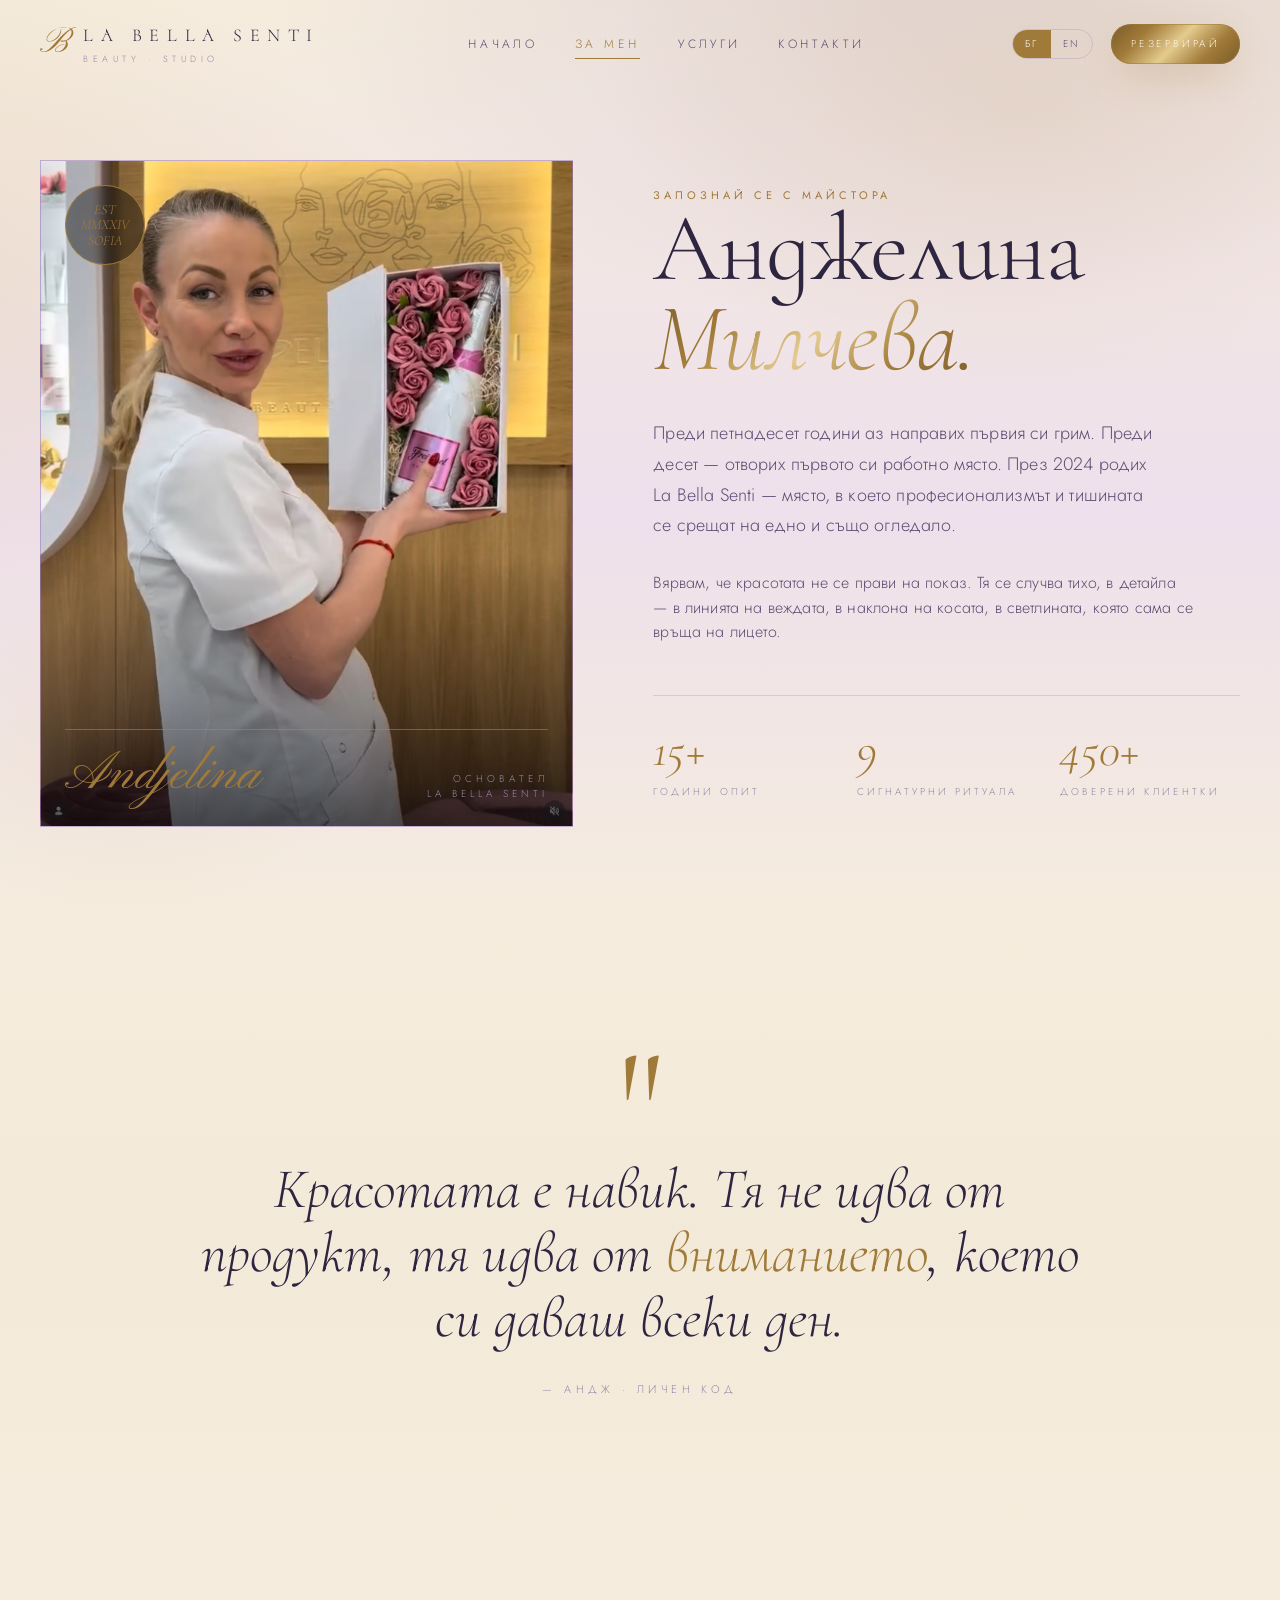
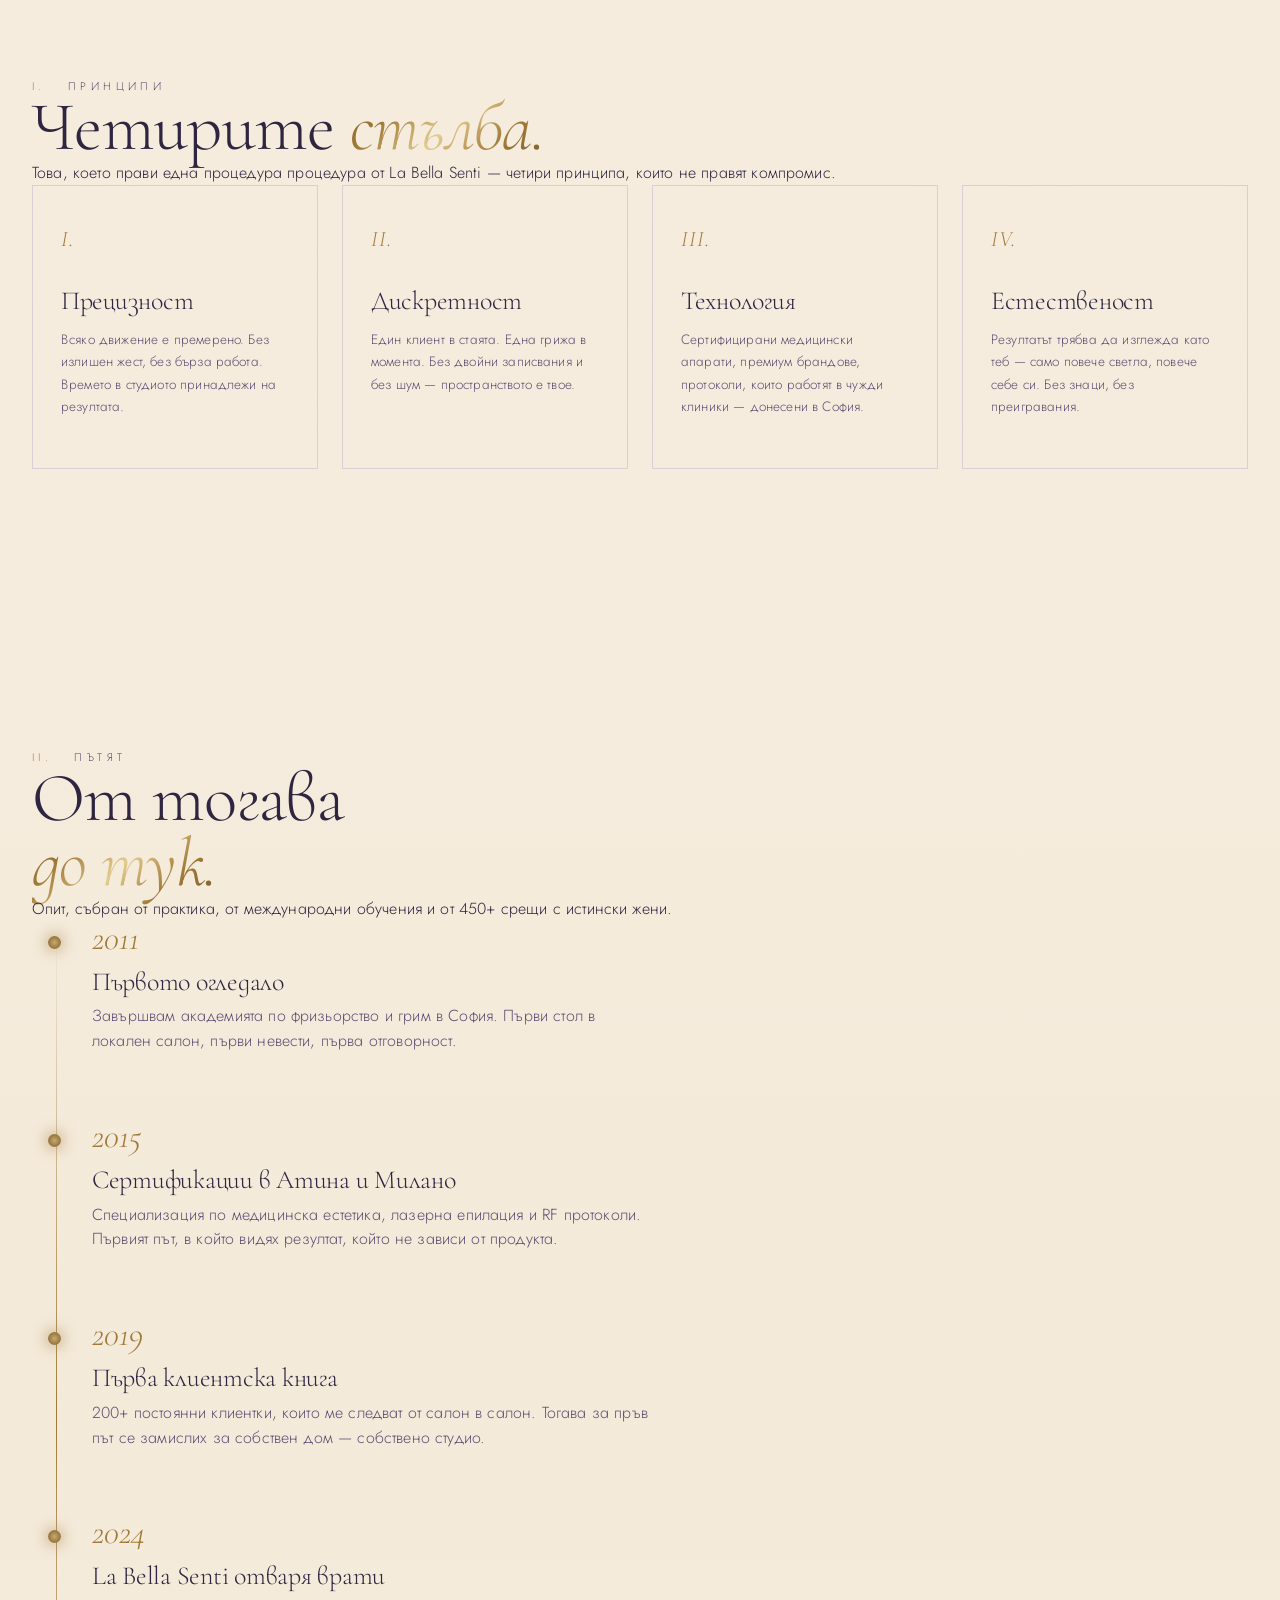
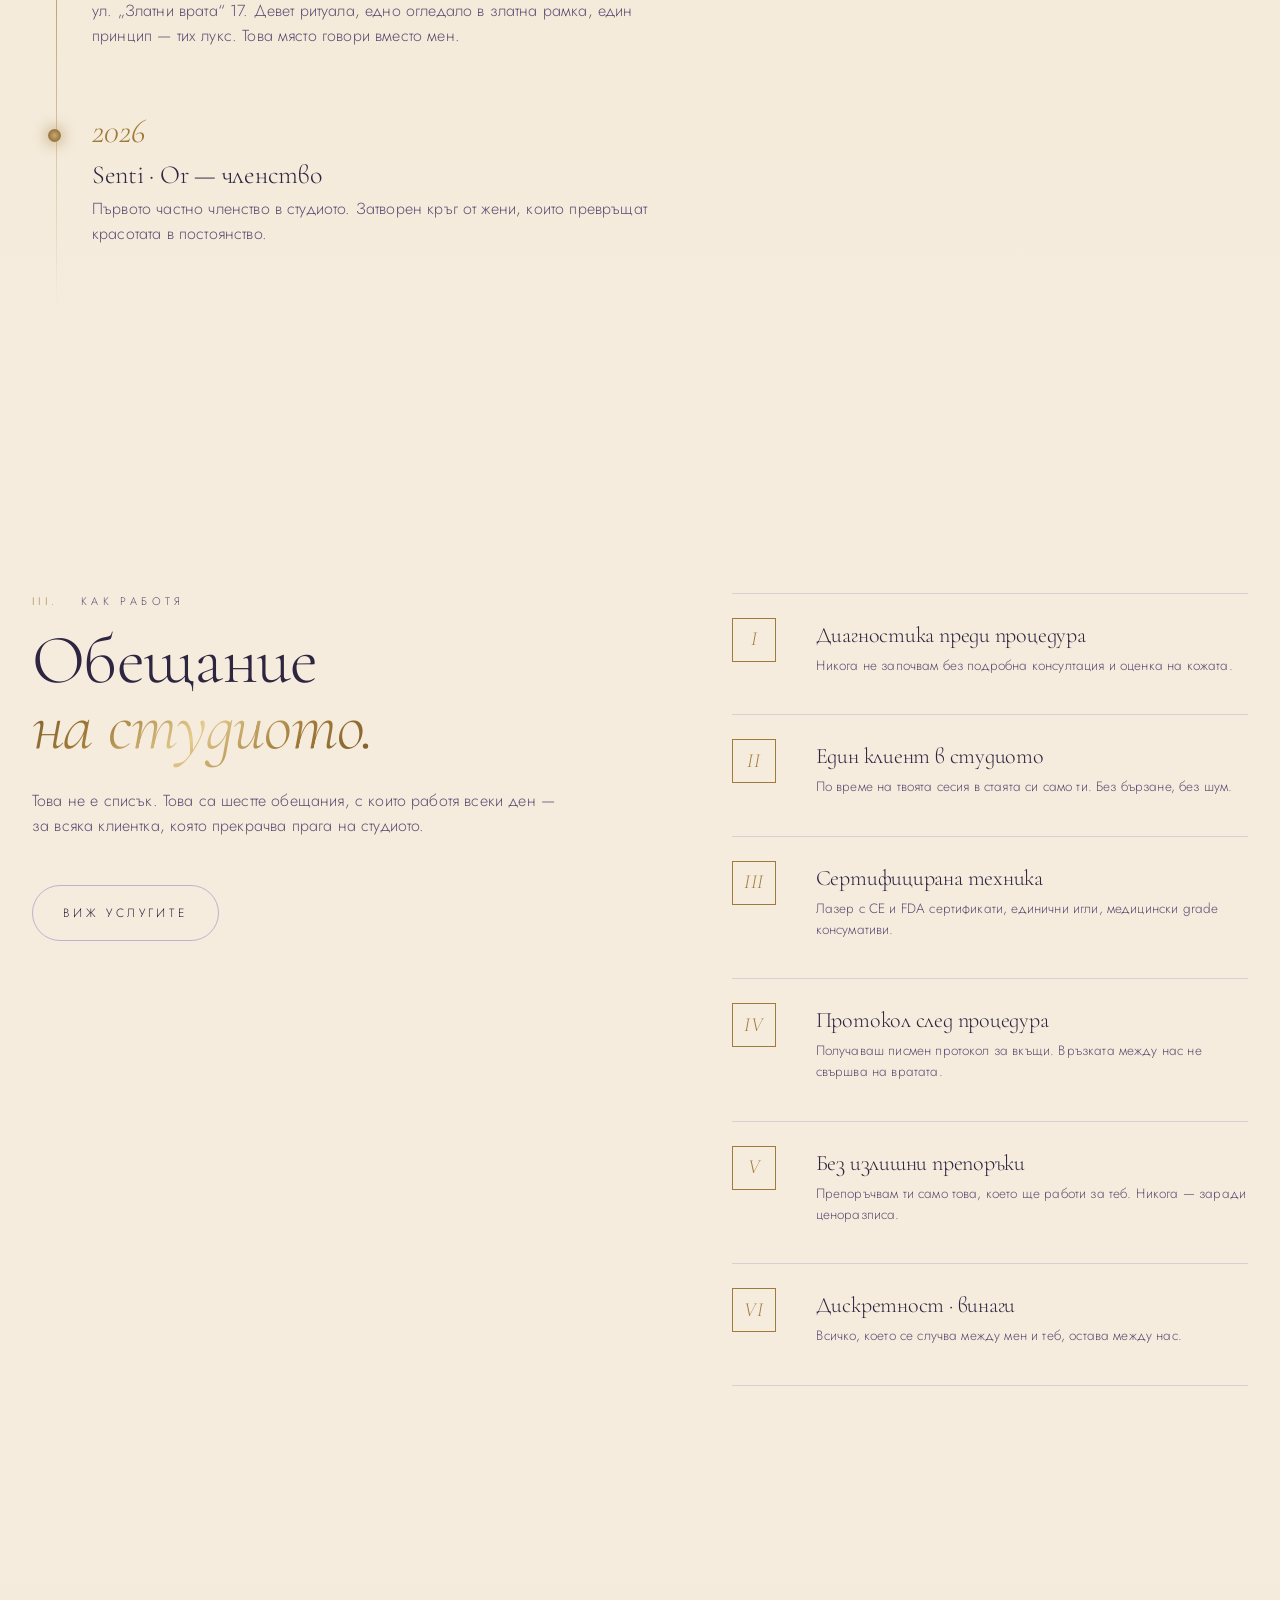
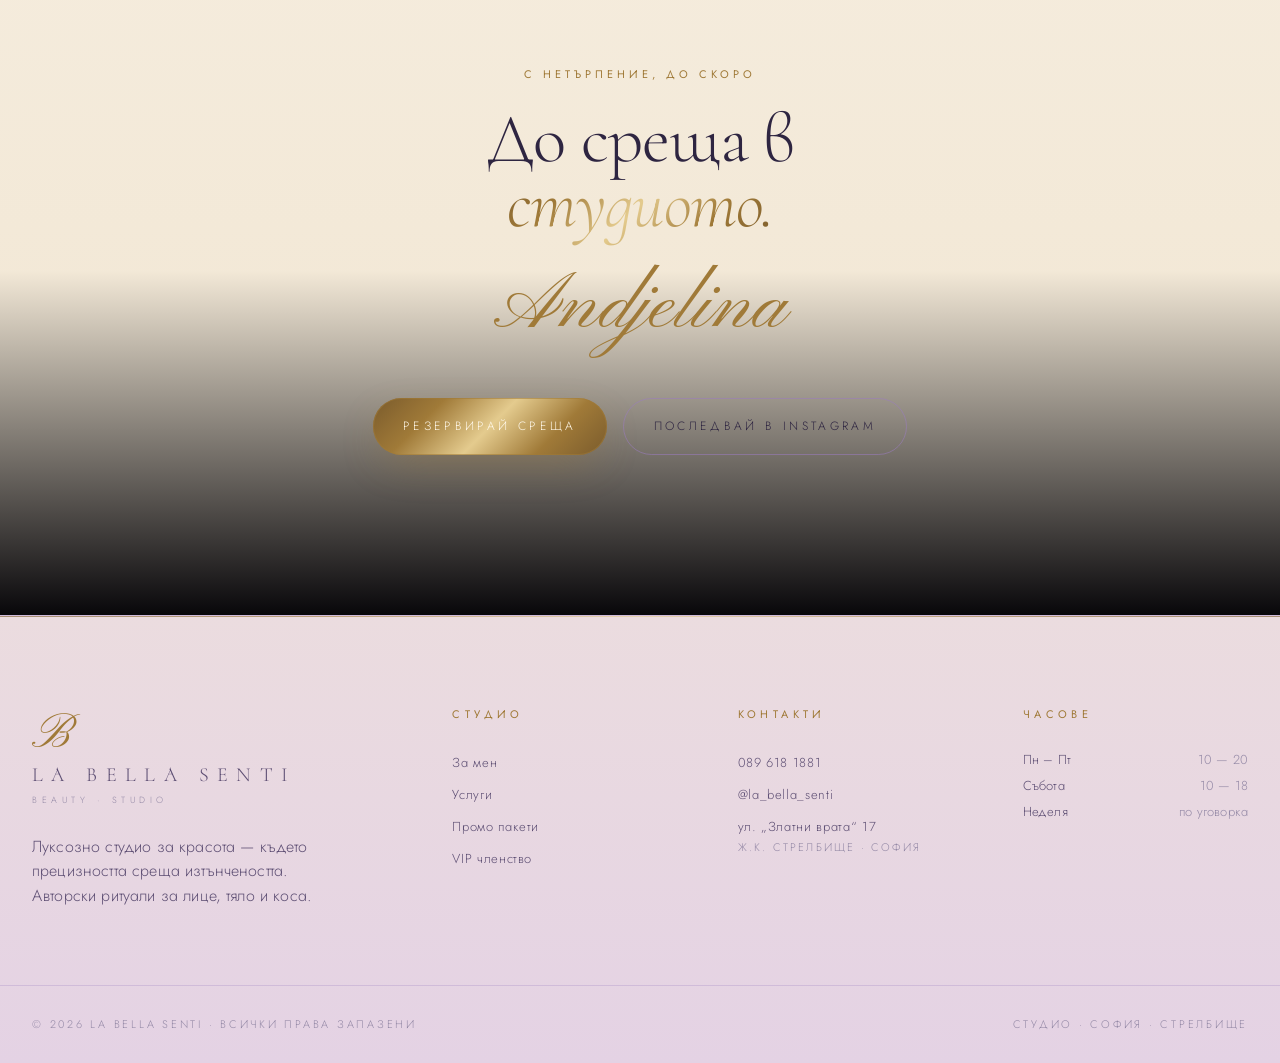
==== about-print.html @ 31c3db6b "Init design assets + html." ====
<!doctype html>
<html lang="bg">
<head>
<meta charset="utf-8"/>
<meta name="viewport" content="width=device-width,initial-scale=1"/>
<title>За мен — La Bella Senti</title>
<link rel="preconnect" href="https://fonts.googleapis.com"/>
<link rel="preconnect" href="https://fonts.gstatic.com" crossorigin/>
<link href="https://fonts.googleapis.com/css2?family=Cormorant+Garamond:ital,wght@0,300;0,400;0,500;1,300;1,400&family=Jost:wght@300;400;500&family=Pinyon+Script&family=JetBrains+Mono:wght@300;400&display=swap" rel="stylesheet"/>
<link rel="stylesheet" href="assets/theme.css"/>
<style>
  .about-hero{
    padding:160px 0 100px;
    background:var(--grad-page);
    position:relative;overflow:hidden;
  }
  .about-hero::before{
    content:"";position:absolute;inset:0;pointer-events:none;
    background:
      radial-gradient(ellipse 700px 500px at 80% 10%, rgba(201,169,106,.16), transparent 60%),
      radial-gradient(ellipse 400px 300px at 10% 80%, rgba(201,169,106,.08), transparent 60%);
  }
  .about-grid{
    display:grid;grid-template-columns:1fr 1.1fr;gap:80px;align-items:center;
    position:relative;z-index:2;max-width:var(--maxw);margin:0 auto;padding:0 40px;
  }
  @media(max-width:960px){.about-grid{grid-template-columns:1fr;gap:50px;}}

  .ab-port{
    position:relative;aspect-ratio:4/5;
    border:1px solid var(--line-strong);
    overflow:hidden;
    background:url("assets/owner.png") center 18% / cover no-repeat;
  }
  .ab-port::before{content:"";position:absolute;inset:-14px;border:1px solid var(--line);}
  .ab-port::after{content:"";position:absolute;inset:0;background:linear-gradient(180deg,transparent 60%, rgba(8,7,10,.7));}
  .ab-port .seal{
    position:absolute;left:24px;top:24px;width:80px;height:80px;
    border:1px solid var(--gold);border-radius:50%;
    display:flex;align-items:center;justify-content:center;
    color:var(--gold);font-family:"Cormorant Garamond",serif;font-style:italic;font-size:14px;text-align:center;line-height:1.1;
    background:rgba(0,0,0,.4);backdrop-filter:blur(4px);z-index:2;
  }
  .ab-port .sigblock{
    position:absolute;left:24px;bottom:24px;right:24px;z-index:2;
    display:flex;justify-content:space-between;align-items:end;
    padding-top:18px;border-top:1px solid var(--line-strong);
  }
  .ab-port .sig{font-family:"Pinyon Script",cursive;font-size:54px;color:var(--gold);line-height:1;}
  .ab-port .role{font-size:10px;letter-spacing:.4em;text-transform:uppercase;color:var(--ink-dim);text-align:right;}

  .ab-copy h1{
    font-size:clamp(56px,7.5vw,108px);
    line-height:.94;margin-bottom:34px;
  }
  .ab-copy .lead{font-size:18px;line-height:1.7;color:var(--ink-mute);margin-bottom:30px;max-width:50ch;}
  .ab-fact{display:grid;grid-template-columns:repeat(3,1fr);gap:24px;margin-top:50px;padding-top:30px;border-top:1px solid var(--line);}
  .ab-fact .f{}
  .ab-fact .num{font-family:"Cormorant Garamond",serif;font-size:48px;color:var(--gold);font-style:italic;line-height:1;}
  .ab-fact .lbl{font-size:10px;letter-spacing:.3em;text-transform:uppercase;color:var(--ink-dim);margin-top:10px;}

  /* Philosophy */
  .philo{
    padding:140px 0;
    background:linear-gradient(180deg,transparent, rgba(201,169,106,.04), transparent);
    position:relative;
  }
  .pull-quote{
    max-width:1000px;margin:0 auto;text-align:center;padding:0 32px;position:relative;
  }
  .pull-quote .mark{font-family:"Cormorant Garamond",serif;font-size:160px;color:var(--gold);line-height:.5;height:60px;}
  .pull-quote q{
    quotes:none;
    font-family:"Cormorant Garamond",serif;
    font-style:italic;font-weight:300;
    font-size:clamp(32px,4.4vw,58px);
    line-height:1.15;
    color:var(--ink);
    display:block;
    margin:30px 0;
  }
  .pull-quote q .em{color:var(--gold);}
  .pull-quote .att{color:var(--ink-dim);font-size:11px;letter-spacing:.4em;text-transform:uppercase;margin-top:30px;}

  /* Pillars */
  .pillars{display:grid;grid-template-columns:repeat(4,1fr);gap:24px;}
  @media(max-width:960px){.pillars{grid-template-columns:1fr 1fr;}}
  @media(max-width:600px){.pillars{grid-template-columns:1fr;}}
  .pillar{
    border:1px solid var(--line);
    padding:36px 28px;
    background:linear-gradient(160deg,rgba(255,255,255,.02),rgba(0,0,0,0));
    position:relative;transition:border-color .4s, transform .4s;
  }
  .pillar:hover{border-color:var(--line-strong);transform:translateY(-3px);}
  .pillar .rm{color:var(--gold);font-family:"Cormorant Garamond",serif;font-size:22px;font-style:italic;letter-spacing:.05em;margin-bottom:30px;display:block;}
  .pillar h3{font-size:26px;margin-bottom:14px;}
  .pillar p{font-size:13.5px;line-height:1.65;}

  /* Timeline */
  .tl-wrap{position:relative;padding-left:60px;}
  .tl-wrap::before{content:"";position:absolute;left:24px;top:8px;bottom:8px;width:1px;background:linear-gradient(180deg,transparent, var(--gold), transparent);}
  .tl-item{position:relative;padding:0 0 50px 0;}
  .tl-item::before{
    content:"";position:absolute;left:-44px;top:14px;width:13px;height:13px;border-radius:50%;
    background:radial-gradient(circle, var(--gold-2), var(--gold-3));
    box-shadow:0 0 16px var(--gold);
  }
  .tl-item .yr{font-family:"Cormorant Garamond",serif;font-style:italic;color:var(--gold);font-size:34px;line-height:1;margin-bottom:12px;}
  .tl-item h3{font-size:26px;margin-bottom:8px;}
  .tl-item p{max-width:62ch;}

  /* Trust */
  .trust{display:grid;grid-template-columns:1.2fr 1fr;gap:80px;align-items:start;}
  @media(max-width:960px){.trust{grid-template-columns:1fr;}}
  .trust-list{display:grid;gap:0;border-top:1px solid var(--line);}
  .trust-list .row{display:grid;grid-template-columns:60px 1fr;gap:24px;padding:24px 0;border-bottom:1px solid var(--line);align-items:start;}
  .trust-list .row .ic{
    width:44px;height:44px;border:1px solid var(--gold);display:flex;align-items:center;justify-content:center;
    color:var(--gold);font-family:"Cormorant Garamond",serif;font-style:italic;font-size:20px;
  }
  .trust-list h4{font-size:22px;margin-bottom:4px;}
  .trust-list p{font-size:13.5px;}

  .closing{
    text-align:center;padding:140px 32px 160px;position:relative;
    background:linear-gradient(180deg, transparent, rgba(201,169,106,.05), rgba(8,7,10,1));
  }
  .closing h2{margin-bottom:30px;}
  .closing .sig{font-family:"Pinyon Script",cursive;font-size:80px;color:var(--gold);line-height:1;margin-top:20px;}

  /* ============ PRINT ============ */
  @page{ size: A4 portrait; margin: 0; }
  @media print{
    html, body{
      background:#08070a !important;
      color:var(--ink);
      -webkit-print-color-adjust: exact !important;
      print-color-adjust: exact !important;
      overflow:visible !important;
    }
    /* Hide site chrome */
    .nav, footer.lbs, .sticky-book{ display:none !important; }
    /* Force reveals visible */
    .reveal{ opacity:1 !important; transform:none !important; transition:none !important; }
    /* Stop animations */
    *,*::before,*::after{ animation: none !important; transition: none !important; }
    a{ color: inherit !important; text-decoration: none !important; }

    /* Each major section becomes its own page */
    section.about-hero,
    section.philo,
    section.section,
    section.closing{
      break-after: page;
      page-break-after: always;
      min-height: 297mm;
      height: auto;
      padding: 0 !important;
      display:flex; flex-direction:column; justify-content:center;
      background:#08070a !important;
      overflow:visible !important;
    }
    section.closing{ break-after: auto; page-break-after: auto; }

    .wrap{ padding: 12mm 16mm !important; max-width:none !important; }

    /* HERO */
    .about-hero{ min-height: 297mm !important; padding: 12mm 0 !important; }
    .about-hero::before{ display:none; }
    .about-grid{
      grid-template-columns: .9fr 1.1fr !important;
      gap: 14mm !important;
      padding: 0 16mm !important;
      align-items:center !important;
    }
    .ab-port{ aspect-ratio: 4/5 !important; max-height: 220mm; }
    .ab-port::before, .ab-port::after{ display:block; }
    .ab-copy h1{ font-size: 56pt !important; line-height: .95 !important; margin-bottom: 8mm !important; }
    .ab-copy .lead{ font-size: 11pt !important; max-width: 50ch !important; margin-bottom: 6mm !important; }
    .ab-copy p{ font-size: 10pt !important; line-height: 1.55 !important; }
    .ab-fact{ grid-template-columns: repeat(3,1fr) !important; gap: 6mm !important; margin-top: 10mm !important; padding-top: 6mm !important; }
    .ab-fact .num{ font-size: 32pt !important; }
    .ab-fact .lbl{ font-size: 8pt !important; }

    /* PHILOSOPHY */
    .philo{ min-height: 297mm !important; padding: 0 !important; }
    .pull-quote{ padding: 0 28mm !important; }
    .pull-quote .mark{ font-size: 90pt !important; height: 30mm !important; }
    .pull-quote q{ font-size: 26pt !important; margin: 8mm 0 !important; }
    .pull-quote .att{ font-size: 8pt !important; margin-top: 10mm !important; }

    /* PILLARS section */
    .pillars{ grid-template-columns: repeat(4,1fr) !important; gap: 4mm !important; }
    .pillar{ padding: 8mm 6mm !important; break-inside: avoid; page-break-inside: avoid; }
    .pillar .rm{ font-size: 14pt !important; margin-bottom: 12mm !important; }
    .pillar h3{ font-size: 16pt !important; }
    .pillar p{ font-size: 9.5pt !important; line-height: 1.55 !important; }

    /* TIMELINE */
    .tl-wrap{ padding-left: 20mm !important; }
    .tl-wrap::before{ left: 8mm !important; }
    .tl-item{ padding-bottom: 8mm !important; break-inside: avoid; page-break-inside: avoid; }
    .tl-item::before{ left: -14mm !important; width: 9px !important; height: 9px !important; }
    .tl-item .yr{ font-size: 20pt !important; margin-bottom: 4mm !important; }
    .tl-item h3{ font-size: 14pt !important; }
    .tl-item p{ font-size: 9.5pt !important; line-height: 1.55 !important; max-width: 70ch !important; }

    /* TRUST */
    .trust{ grid-template-columns: 1fr 1.2fr !important; gap: 14mm !important; }
    .trust-list .row{ padding: 4mm 0 !important; }
    .trust-list h4{ font-size: 13pt !important; }
    .trust-list p{ font-size: 9.5pt !important; }
    .trust-list .ic{ width: 10mm !important; height: 10mm !important; font-size: 13pt !important; }
    .trust .btn{ display:none !important; }

    /* SECT HEAD */
    .sect-head{ grid-template-columns: 1fr !important; gap: 8mm !important; margin-bottom: 10mm !important; padding-bottom: 6mm !important; }
    .sect-head h2{ font-size: 32pt !important; }
    .sect-head .right{ font-size: 10pt !important; max-width: 70ch !important; }
    .kicker, .eyebrow{ font-size: 8pt !important; letter-spacing: .35em !important; }

    /* CLOSING */
    .closing{ min-height: 297mm !important; padding: 30mm 16mm !important; justify-content:center !important; }
    .closing h2{ font-size: 48pt !important; }
    .closing .sig{ font-size: 60pt !important; }
    .closing .btn{ display:none !important; }

    h1,h2,h3{ break-after:avoid; page-break-after:avoid; }
  }

</style>
</head>
<body data-page="about">

<!-- HERO -->
<section class="about-hero" data-screen-label="About Hero">
  <div class="about-grid">
    <div class="reveal">
      <div class="ab-port">
        <div class="seal">EST<br/>MMXXIV<br/>SOFIA</div>
        <div class="sigblock">
          <span class="sig">Andjelina</span>
          <span class="role" data-i18n-bg="Основател<br/>La Bella Senti" data-i18n-en="Founder<br/>La Bella Senti">Основател<br/>La Bella Senti</span>
        </div>
      </div>
    </div>
    <div class="ab-copy">
      <div class="eyebrow reveal" data-i18n-bg="Запознай се с майстора" data-i18n-en="Meet the maker">Запознай се с майстора</div>
      <h1 class="reveal" style="--d:120ms;">
        <span data-i18n-bg="Анджелина" data-i18n-en="Andjelina">Анджелина</span><br/>
        <span class="italic gold" data-i18n-bg="Милчева." data-i18n-en="Milcheva.">Милчева.</span>
      </h1>
      <p class="lead reveal" style="--d:240ms;" data-i18n-bg="Преди петнадесет години аз направих първия си грим. Преди десет — отворих първото си работно място. През 2024 родих La Bella Senti — място, в което професионализмът и тишината се срещат на едно и също огледало." data-i18n-en="Fifteen years ago I did my first makeup. Ten years ago I had my first chair. In 2024 I founded La Bella Senti — a place where professionalism and quiet meet at the same mirror.">
        Преди петнадесет години аз направих първия си грим. Преди десет — отворих първото си работно място. През 2024 родих La Bella Senti — място, в което професионализмът и тишината се срещат на едно и също огледало.
      </p>
      <p class="reveal" style="--d:360ms;" data-i18n-bg="Вярвам, че красотата не се прави на показ. Тя се случва тихо, в детайла — в линията на веждата, в наклона на косата, в светлината, която сама се връща на лицето." data-i18n-en="I believe beauty isn't put on display. It happens quietly, in the detail — in the line of a brow, the lean of the hair, the light that returns on its own to the face.">
        Вярвам, че красотата не се прави на показ. Тя се случва тихо, в детайла — в линията на веждата, в наклона на косата, в светлината, която сама се връща на лицето.
      </p>

      <div class="ab-fact reveal" style="--d:480ms;">
        <div class="f"><div class="num">15+</div><div class="lbl" data-i18n-bg="Години опит" data-i18n-en="Years' experience">Години опит</div></div>
        <div class="f"><div class="num">9</div><div class="lbl" data-i18n-bg="Сигнатурни ритуала" data-i18n-en="Signature rituals">Сигнатурни ритуала</div></div>
        <div class="f"><div class="num">450+</div><div class="lbl" data-i18n-bg="Доверени клиентки" data-i18n-en="Devoted clients">Доверени клиентки</div></div>
      </div>
    </div>
  </div>
</section>

<!-- PHILOSOPHY -->
<section class="philo" data-screen-label="Philosophy">
  <div class="pull-quote reveal">
    <div class="mark">"</div>
    <q>
      <span data-i18n-bg="Красотата е навик. Тя не идва от продукт, тя идва от " data-i18n-en="Beauty is a habit. It doesn't come from a product, it comes from ">Красотата е навик. Тя не идва от продукт, тя идва от </span><span class="em italic" data-i18n-bg="вниманието" data-i18n-en="attention">вниманието</span><span data-i18n-bg=", което си даваш всеки ден." data-i18n-en=" you give yourself, every single day.">, което си даваш всеки ден.</span>
    </q>
    <div class="att" data-i18n-bg="— Андж · Личен код" data-i18n-en="— Andj · Personal code">— Андж · Личен код</div>
  </div>
</section>

<!-- PILLARS -->
<section class="section" data-screen-label="Pillars">
  <div class="wrap">
    <div class="sect-head reveal">
      <div>
        <div class="kicker"><span style="color:var(--gold);">I.</span> &nbsp; <span data-i18n-bg="Принципи" data-i18n-en="Principles">Принципи</span></div>
        <h2 class="display"><span data-i18n-bg="Четирите" data-i18n-en="The four">Четирите</span> <span class="italic gold" data-i18n-bg="стълба." data-i18n-en="pillars.">стълба.</span></h2>
      </div>
      <div class="right" data-i18n-bg="Това, което прави една процедура процедура от La Bella Senti — четири принципа, които не правят компромис." data-i18n-en="What makes a procedure a La Bella Senti procedure — four principles that don't compromise.">
        Това, което прави една процедура процедура от La Bella Senti — четири принципа, които не правят компромис.
      </div>
    </div>

    <div class="pillars">
      <div class="pillar reveal">
        <span class="rm">I.</span>
        <h3 data-i18n-bg="Прецизност" data-i18n-en="Precision">Прецизност</h3>
        <p data-i18n-bg="Всяко движение е премерено. Без излишен жест, без бърза работа. Времето в студиото принадлежи на резултата." data-i18n-en="Every movement is measured. No wasted gesture, no rushed work. Studio time belongs to the result.">Всяко движение е премерено. Без излишен жест, без бърза работа. Времето в студиото принадлежи на резултата.</p>
      </div>
      <div class="pillar reveal" style="--d:120ms;">
        <span class="rm">II.</span>
        <h3 data-i18n-bg="Дискретност" data-i18n-en="Discretion">Дискретност</h3>
        <p data-i18n-bg="Един клиент в стаята. Една грижа в момента. Без двойни записвания и без шум — пространството е твое." data-i18n-en="One client in the room. One care at a time. No double bookings, no noise — the space is yours.">Един клиент в стаята. Една грижа в момента. Без двойни записвания и без шум — пространството е твое.</p>
      </div>
      <div class="pillar reveal" style="--d:240ms;">
        <span class="rm">III.</span>
        <h3 data-i18n-bg="Технология" data-i18n-en="Technology">Технология</h3>
        <p data-i18n-bg="Сертифицирани медицински апарати, премиум брандове, протоколи, които работят в чужди клиники — донесени в София." data-i18n-en="Certified medical-grade devices, premium brands, protocols that work in foreign clinics — brought to Sofia.">Сертифицирани медицински апарати, премиум брандове, протоколи, които работят в чужди клиники — донесени в София.</p>
      </div>
      <div class="pillar reveal" style="--d:360ms;">
        <span class="rm">IV.</span>
        <h3 data-i18n-bg="Естественост" data-i18n-en="Natural" >Естественост</h3>
        <p data-i18n-bg="Резултатът трябва да изглежда като теб — само повече светла, повече себе си. Без знаци, без преигравания." data-i18n-en="The result should look like you — only brighter, only more yourself. No tells, no overplay.">Резултатът трябва да изглежда като теб — само повече светла, повече себе си. Без знаци, без преигравания.</p>
      </div>
    </div>
  </div>
</section>

<!-- TIMELINE -->
<section class="section" data-screen-label="Timeline" style="background:linear-gradient(180deg, transparent, rgba(201,169,106,.03), transparent);">
  <div class="wrap">
    <div class="sect-head reveal">
      <div>
        <div class="kicker"><span style="color:var(--gold);">II.</span> &nbsp; <span data-i18n-bg="Пътят" data-i18n-en="The path">Пътят</span></div>
        <h2 class="display"><span data-i18n-bg="От тогава" data-i18n-en="From then,">От тогава,</span><br/><span class="italic gold" data-i18n-bg="до тук." data-i18n-en="to here.">до тук.</span></h2>
      </div>
      <div class="right" data-i18n-bg="Опит, събран от практика, от международни обучения и от 450+ срещи с истински жени." data-i18n-en="Experience built from practice, from international training and from 450+ meetings with real women.">
        Опит, събран от практика, от международни обучения и от 450+ срещи с истински жени.
      </div>
    </div>

    <div class="tl-wrap">
      <div class="tl-item reveal">
        <div class="yr">2011</div>
        <h3 data-i18n-bg="Първото огледало" data-i18n-en="The first mirror">Първото огледало</h3>
        <p data-i18n-bg="Завършвам академията по фризьорство и грим в София. Първи стол в локален салон, първи невести, първа отговорност." data-i18n-en="Graduated the Sofia academy of hairdressing and makeup. First chair in a local salon, first brides, first responsibility.">Завършвам академията по фризьорство и грим в София. Първи стол в локален салон, първи невести, първа отговорност.</p>
      </div>
      <div class="tl-item reveal" style="--d:120ms;">
        <div class="yr">2015</div>
        <h3 data-i18n-bg="Сертификации в Атина и Милано" data-i18n-en="Certifications in Athens and Milan">Сертификации в Атина и Милано</h3>
        <p data-i18n-bg="Специализация по медицинска естетика, лазерна епилация и RF протоколи. Първият път, в който видях резултат, който не зависи от продукта." data-i18n-en="A specialisation in medical aesthetics, laser epilation and RF protocols. The first time I saw a result that didn't depend on the product.">Специализация по медицинска естетика, лазерна епилация и RF протоколи. Първият път, в който видях резултат, който не зависи от продукта.</p>
      </div>
      <div class="tl-item reveal" style="--d:240ms;">
        <div class="yr">2019</div>
        <h3 data-i18n-bg="Първа клиентска книга" data-i18n-en="The first client book">Първа клиентска книга</h3>
        <p data-i18n-bg="200+ постоянни клиентки, които ме следват от салон в салон. Тогава за пръв път се замислих за собствен дом — собствено студио." data-i18n-en="200+ recurring clients, following me from chair to chair. That was the first time I imagined a home of my own — my own studio.">200+ постоянни клиентки, които ме следват от салон в салон. Тогава за пръв път се замислих за собствен дом — собствено студио.</p>
      </div>
      <div class="tl-item reveal" style="--d:360ms;">
        <div class="yr">2024</div>
        <h3 data-i18n-bg="La Bella Senti отваря врати" data-i18n-en="La Bella Senti opens its doors">La Bella Senti отваря врати</h3>
        <p data-i18n-bg="ул. „Златни врата“ 17. Девет ритуала, едно огледало в златна рамка, един принцип — тих лукс. Това място говори вместо мен." data-i18n-en="ul. Zlatni Vrata 17. Nine rituals, one mirror in a golden frame, one principle — quiet luxury. This place speaks for me.">ул. „Златни врата“ 17. Девет ритуала, едно огледало в златна рамка, един принцип — тих лукс. Това място говори вместо мен.</p>
      </div>
      <div class="tl-item reveal" style="--d:480ms;">
        <div class="yr">2026</div>
        <h3 data-i18n-bg="Senti · Or — членство" data-i18n-en="Senti · Or — membership">Senti · Or — членство</h3>
        <p data-i18n-bg="Първото частно членство в студиото. Затворен кръг от жени, които превръщат красотата в постоянство." data-i18n-en="The studio's first private membership. A closed circle of women who turn beauty into a constant.">Първото частно членство в студиото. Затворен кръг от жени, които превръщат красотата в постоянство.</p>
      </div>
    </div>
  </div>
</section>

<!-- TRUST / SERVICE APPROACH -->
<section class="section" data-screen-label="Trust">
  <div class="wrap">
    <div class="trust">
      <div class="reveal">
        <div class="kicker" style="margin-bottom:18px;"><span style="color:var(--gold);">III.</span> &nbsp; <span data-i18n-bg="Как работя" data-i18n-en="How I work">Как работя</span></div>
        <h2 class="display" style="margin-bottom:30px;"><span data-i18n-bg="Обещание" data-i18n-en="The promise">Обещание</span><br/><span class="italic gold" data-i18n-bg="на студиото." data-i18n-en="of the studio.">на студиото.</span></h2>
        <p data-i18n-bg="Това не е списък. Това са шестте обещания, с които работя всеки ден — за всяка клиентка, която прекрачва прага на студиото." data-i18n-en="This isn't a list. These are the six promises I work with every day — for every client who crosses the studio's threshold.">
          Това не е списък. Това са шестте обещания, с които работя всеки ден — за всяка клиентка, която прекрачва прага на студиото.
        </p>
        <a href="services.html" class="btn ghost" style="margin-top:30px;" data-i18n-bg="Виж услугите" data-i18n-en="Explore services">Виж услугите <span class="arrow">→</span></a>
      </div>

      <div class="trust-list reveal" style="--d:160ms;">
        <div class="row">
          <div class="ic">I</div>
          <div>
            <h4 data-i18n-bg="Диагностика преди процедура" data-i18n-en="Diagnosis before procedure">Диагностика преди процедура</h4>
            <p data-i18n-bg="Никога не започвам без подробна консултация и оценка на кожата." data-i18n-en="I never begin without a detailed consultation and skin assessment.">Никога не започвам без подробна консултация и оценка на кожата.</p>
          </div>
        </div>
        <div class="row">
          <div class="ic">II</div>
          <div>
            <h4 data-i18n-bg="Един клиент в студиото" data-i18n-en="One client in the studio">Един клиент в студиото</h4>
            <p data-i18n-bg="По време на твоята сесия в стаята си само ти. Без бързане, без шум." data-i18n-en="During your session you are the only one in the room. No rush, no noise.">По време на твоята сесия в стаята си само ти. Без бързане, без шум.</p>
          </div>
        </div>
        <div class="row">
          <div class="ic">III</div>
          <div>
            <h4 data-i18n-bg="Сертифицирана техника" data-i18n-en="Certified equipment">Сертифицирана техника</h4>
            <p data-i18n-bg="Лазер с CE и FDA сертификати, единични игли, медицински grade консумативи." data-i18n-en="CE- and FDA-certified laser, single-use needles, medical-grade consumables.">Лазер с CE и FDA сертификати, единични игли, медицински grade консумативи.</p>
          </div>
        </div>
        <div class="row">
          <div class="ic">IV</div>
          <div>
            <h4 data-i18n-bg="Протокол след процедура" data-i18n-en="Aftercare protocol">Протокол след процедура</h4>
            <p data-i18n-bg="Получаваш писмен протокол за вкъщи. Връзката между нас не свършва на вратата." data-i18n-en="You receive a written protocol for home. Our connection doesn't end at the door.">Получаваш писмен протокол за вкъщи. Връзката между нас не свършва на вратата.</p>
          </div>
        </div>
        <div class="row">
          <div class="ic">V</div>
          <div>
            <h4 data-i18n-bg="Без излишни препоръки" data-i18n-en="No upselling">Без излишни препоръки</h4>
            <p data-i18n-bg="Препоръчвам ти само това, което ще работи за теб. Никога — заради ценоразписа." data-i18n-en="I only recommend what will work for you. Never for the price list.">Препоръчвам ти само това, което ще работи за теб. Никога — заради ценоразписа.</p>
          </div>
        </div>
        <div class="row">
          <div class="ic">VI</div>
          <div>
            <h4 data-i18n-bg="Дискретност · винаги" data-i18n-en="Always discreet">Дискретност · винаги</h4>
            <p data-i18n-bg="Всичко, което се случва между мен и теб, остава между нас." data-i18n-en="Everything that happens between us stays between us.">Всичко, което се случва между мен и теб, остава между нас.</p>
          </div>
        </div>
      </div>
    </div>
  </div>
</section>

<!-- CLOSING -->
<section class="closing" data-screen-label="Closing">
  <div class="eyebrow reveal" data-i18n-bg="С нетърпение, до скоро" data-i18n-en="With anticipation, see you soon">С нетърпение, до скоро</div>
  <h2 class="display reveal" style="--d:120ms;margin-top:24px;"><span data-i18n-bg="До среща в" data-i18n-en="See you at">До среща в</span><br/><span class="italic gold" data-i18n-bg="студиото." data-i18n-en="the studio.">студиото.</span></h2>
  <div class="sig reveal" style="--d:300ms;">Andjelina</div>
  <div class="reveal" style="--d:420ms;margin-top:50px;display:inline-flex;gap:16px;flex-wrap:wrap;justify-content:center;">
    <a href="contact.html" class="btn gold" data-i18n-bg="Резервирай среща" data-i18n-en="Book a visit">Резервирай среща <span class="arrow">→</span></a>
    <a target="_blank" href="https://www.instagram.com/la_bella_senti_beauty_studio/" class="btn ghost" data-i18n-bg="Последвай в Instagram" data-i18n-en="Follow on Instagram">Последвай в Instagram <span class="arrow">→</span></a>
  </div>
</section>

<script src="assets/site.js"></script>
<script>
  (function(){
    const trigger = () => setTimeout(() => window.print(), 500);
    if (document.fonts && document.fonts.ready) {
      document.fonts.ready.then(trigger);
    } else {
      window.addEventListener('load', trigger);
    }
  })();
</script>
</body>
</html>
---- assets/theme.css ----
/* La Bella Senti — Lavender Purple + Champagne theme (light) */
:root{
  /* Surfaces — soft champagne washed with lavender */
  --bg:#F5ECDD;          /* primary page — warm champagne */
  --bg-2:#EFE2EE;        /* lavender mist surface */
  --bg-3:#E7D7E6;        /* deeper lavender card surface */
  --bg-champagne:#F0E3CD;/* champagne card surface */
  --bg-lavender:#E5D5E8; /* lavender accent surface */

  /* Ink — deep optimistic plum, not black */
  --ink:#2E2541;
  --ink-mute:#5D4E73;
  --ink-dim:#9489A6;

  /* Hairlines — lavender-tinted */
  --line:rgba(155,125,191,.28);
  --line-strong:rgba(155,125,191,.55);

  /* Champagne accents (darkened so they read on light bg) */
  --gold:#A07A38;
  --gold-2:#C9A96A;
  --gold-3:#7A5B2C;
  --gold-glow:0 0 24px rgba(160,122,56,.28);

  /* Lavender accents */
  --lavender:#9B7DBF;
  --lavender-2:#C4ABDE;
  --lavender-3:#7A5BA0;

  --rose-shadow:#c9b6c8;
  --maxw:1320px;
  --grad-gold:linear-gradient(135deg,#7A5B2C 0%,#A07A38 25%,#E4CB8E 50%,#A07A38 75%,#7A5B2C 100%);
  --grad-page:
    radial-gradient(1200px 700px at 75% -10%, rgba(155,125,191,.22), transparent 60%),
    radial-gradient(900px 600px at -10% 30%, rgba(217,185,120,.20), transparent 60%),
    linear-gradient(180deg,#F5ECDD 0%, #EEE0EC 55%, #F5ECDD 100%);
}

*{box-sizing:border-box}
html,body{margin:0;padding:0}
html{scroll-behavior:smooth}
body{
  background:var(--bg);
  color:var(--ink);
  font-family:"Jost","Helvetica Neue",Helvetica,Arial,sans-serif;
  font-weight:300;
  -webkit-font-smoothing:antialiased;
  text-rendering:optimizeLegibility;
  font-feature-settings:"ss01","kern";
  line-height:1.55;
  letter-spacing:0.01em;
  overflow-x:hidden;
}

/* ---- type ---- */
.serif{font-family:"Cormorant Garamond","Times New Roman",serif;font-weight:400;letter-spacing:0;}
.display{
  font-family:"Cormorant Garamond","Times New Roman",serif;
  font-weight:300;
  font-style:normal;
  letter-spacing:-0.01em;
  line-height:0.95;
}
.script{font-family:"Pinyon Script","Allura",cursive;}
.eyebrow{
  font-family:"Jost",sans-serif;
  font-weight:400;
  text-transform:uppercase;
  letter-spacing:0.36em;
  font-size:11px;
  color:var(--gold);
}
.eyebrow .dot{display:inline-block;width:6px;height:6px;background:var(--gold);border-radius:50%;margin:0 12px 2px;vertical-align:middle;box-shadow:0 0 10px var(--gold);}
.kicker{font-size:11px;letter-spacing:0.4em;text-transform:uppercase;color:var(--ink-mute);}

h1,h2,h3,h4{font-family:"Cormorant Garamond",serif;font-weight:300;letter-spacing:-0.01em;margin:0;}
h1{font-size:clamp(56px,9vw,128px);line-height:0.92;}
h2{font-size:clamp(40px,5.4vw,76px);line-height:0.98;}
h3{font-size:clamp(24px,2.4vw,34px);line-height:1.1;}
p{margin:0 0 1em;color:var(--ink-mute);max-width:60ch;}

.gold{
  background:var(--grad-gold);
  -webkit-background-clip:text;background-clip:text;
  -webkit-text-fill-color:transparent;color:transparent;
}
.italic{font-style:italic;font-family:"Cormorant Garamond",serif;font-weight:300;}

/* ---- layout ---- */
.wrap{max-width:var(--maxw);margin:0 auto;padding:0 32px;}
.section{padding:140px 0;position:relative;}
.section.tight{padding:90px 0;}

.hair{height:1px;background:linear-gradient(90deg,transparent,var(--line-strong),transparent);width:100%;}
.hair-v{width:1px;background:linear-gradient(180deg,transparent,var(--line-strong),transparent);}

/* ---- nav ---- */
.nav{
  position:fixed;top:0;left:0;right:0;z-index:50;
  display:flex;align-items:center;justify-content:space-between;
  padding:22px 40px;
  transition:all .4s ease;
  backdrop-filter:blur(0px);
}
.nav.scrolled{
  background:rgba(245,236,221,.78);
  backdrop-filter:blur(14px) saturate(120%);
  border-bottom:1px solid var(--line);
  padding:14px 40px;
}
.nav-brand{display:flex;align-items:center;gap:14px;color:var(--ink);text-decoration:none;}
.nav-brand .mark{font-family:"Pinyon Script",cursive;font-size:36px;color:var(--gold);line-height:1;}
.nav-brand .wordmark{font-family:"Cormorant Garamond",serif;font-size:18px;letter-spacing:0.42em;text-transform:uppercase;}
.nav-brand .sub{font-size:9px;letter-spacing:0.5em;color:var(--ink-dim);text-transform:uppercase;margin-top:2px;}
.nav-links{display:flex;gap:38px;align-items:center;}
.nav-links a{color:var(--ink-mute);text-decoration:none;font-size:12px;letter-spacing:0.28em;text-transform:uppercase;position:relative;padding:6px 0;transition:color .3s;}
.nav-links a::after{content:"";position:absolute;left:50%;right:50%;bottom:0;height:1px;background:var(--gold);transition:left .35s,right .35s;}
.nav-links a:hover{color:var(--ink);}
.nav-links a:hover::after,.nav-links a.active::after{left:0;right:0;}
.nav-links a.active{color:var(--gold);}
.nav-right{display:flex;align-items:center;gap:18px;}
.lang{display:flex;gap:0;border:1px solid var(--line);border-radius:999px;overflow:hidden;}
.lang button{background:transparent;color:var(--ink-mute);border:0;font:inherit;padding:6px 12px;font-size:10px;letter-spacing:0.22em;cursor:pointer;text-transform:uppercase;}
.lang button.on{background:var(--gold);color:#fff;}

/* ---- buttons ---- */
.btn{
  display:inline-flex;align-items:center;gap:14px;
  font:inherit;font-size:12px;letter-spacing:0.28em;text-transform:uppercase;
  padding:18px 30px;border-radius:999px;cursor:pointer;
  text-decoration:none;color:var(--ink);
  transition:transform .3s ease, box-shadow .3s ease, background .3s ease;
  position:relative;border:1px solid var(--line-strong);
  background:linear-gradient(180deg,rgba(255,255,255,.55),rgba(255,255,255,.15));
}
.btn .arrow{display:inline-block;transition:transform .3s;}
.btn:hover .arrow{transform:translateX(4px);}
.btn:hover{transform:translateY(-1px);}
.btn.gold{
  background:var(--grad-gold);
  color:#FFF8EA;border:0;
  -webkit-text-fill-color:#FFF8EA;
  -webkit-background-clip:border-box;background-clip:border-box;
  box-shadow:0 0 0 1px rgba(160,122,56,.55) inset, 0 14px 40px -10px rgba(160,122,56,.40);
}
.btn.gold:hover{box-shadow:0 0 0 1px rgba(160,122,56,.75) inset, 0 18px 50px -8px rgba(160,122,56,.55);}
.btn.ghost{background:transparent;}

/* gold thin line decorations */
.gold-line{height:1px;background:var(--grad-gold);}
.corner{position:absolute;width:42px;height:42px;border:1px solid var(--gold);}
.corner.tl{top:18px;left:18px;border-right:0;border-bottom:0;}
.corner.tr{top:18px;right:18px;border-left:0;border-bottom:0;}
.corner.bl{bottom:18px;left:18px;border-right:0;border-top:0;}
.corner.br{bottom:18px;right:18px;border-left:0;border-top:0;}

/* image placeholders */
.imgph{
  background:
    repeating-linear-gradient(135deg,rgba(160,122,56,.10) 0 2px,transparent 2px 14px),
    linear-gradient(160deg,#EDDEC2,#E5D4E6);
  border:1px solid var(--line);
  position:relative;color:var(--gold-3);
  font-family:"JetBrains Mono",monospace;font-size:10px;letter-spacing:0.2em;text-transform:uppercase;
  display:flex;align-items:center;justify-content:center;
}
.imgph::after{content:"";position:absolute;inset:0;background:radial-gradient(ellipse at 30% 20%,rgba(160,122,56,.18),transparent 60%);pointer-events:none;}

/* ---- glow utilities ---- */
.glow-gold{box-shadow:0 0 60px -10px rgba(201,169,106,.35);}
.vignette{position:absolute;inset:0;pointer-events:none;background:radial-gradient(ellipse at 50% 100%,rgba(46,37,65,.12),transparent 60%),radial-gradient(ellipse at 50% 0%,rgba(46,37,65,.08),transparent 60%);}

/* ---- footer ---- */
footer.lbs{
  background:linear-gradient(180deg,#EBDCDF,#E4D2E4);
  border-top:1px solid var(--line);
  padding:90px 0 30px;position:relative;
}
footer.lbs::before{content:"";position:absolute;top:0;left:0;right:0;height:1px;background:var(--grad-gold);opacity:.6;}
.foot-grid{display:grid;grid-template-columns:1.6fr 1fr 1fr 1fr;gap:60px;padding:0 32px;max-width:var(--maxw);margin:0 auto;}
.foot-grid h4{font-size:11px;letter-spacing:0.4em;text-transform:uppercase;color:var(--gold);font-family:"Jost",sans-serif;margin-bottom:24px;font-weight:400;}
.foot-grid a{color:var(--ink-mute);text-decoration:none;display:block;padding:6px 0;font-size:13px;letter-spacing:0.05em;transition:color .25s;}
.foot-grid a:hover{color:var(--gold);}
.foot-bot{max-width:var(--maxw);margin:60px auto 0;padding:30px 32px 0;border-top:1px solid var(--line);display:flex;justify-content:space-between;font-size:11px;letter-spacing:0.25em;text-transform:uppercase;color:var(--ink-dim);}

/* sticky CTA */
.sticky-book{
  position:fixed;right:28px;bottom:28px;z-index:40;
  padding:14px 22px;border-radius:999px;
  background:var(--grad-gold);color:#FFF8EA;
  font-size:11px;letter-spacing:0.3em;text-transform:uppercase;
  text-decoration:none;display:inline-flex;align-items:center;gap:10px;
  box-shadow:0 14px 50px -10px rgba(160,122,56,.55), 0 0 0 1px rgba(160,122,56,.5) inset;
  opacity:0;transform:translateY(20px);pointer-events:none;
  transition:opacity .5s ease, transform .5s ease;
}
.sticky-book.show{opacity:1;transform:translateY(0);pointer-events:auto;}
.sticky-book::before{content:"";width:7px;height:7px;border-radius:50%;background:#FFF8EA;box-shadow:0 0 10px rgba(255,248,234,.8);}

/* reveal */
.reveal{opacity:0;transform:translateY(28px);transition:opacity 1s ease, transform 1s cubic-bezier(.2,.7,.2,1);transition-delay:var(--d,0ms);}
.reveal.in{opacity:1;transform:none;}

/* page chrome */
.page-pad{padding-top:120px;}

/* mobile */
@media (max-width: 920px){
  .nav-links{display:none;}
  .nav{padding:14px 20px;}
  .wrap{padding:0 20px;}
  .section{padding:90px 0;}
  .foot-grid{grid-template-columns:1fr 1fr;gap:40px;padding:0 20px;}
  .foot-bot{padding:24px 20px 0;flex-direction:column;gap:14px;}
}

/* shimmer */
@keyframes shimmer{
  0%{background-position:-200% 0;}
  100%{background-position:200% 0;}
}
.shimmer{
  background:linear-gradient(90deg,transparent,rgba(228,203,142,.18),transparent);
  background-size:200% 100%;
  animation:shimmer 4s linear infinite;
}

/* gold particles bg */
.particles{position:absolute;inset:0;pointer-events:none;overflow:hidden;}
.particles span{
  position:absolute;width:2px;height:2px;border-radius:50%;
  background:var(--lavender);opacity:.5;
  box-shadow:0 0 6px var(--lavender);
}

/* utility */
.row{display:flex;gap:18px;align-items:center;flex-wrap:wrap;}
.between{display:flex;justify-content:space-between;align-items:center;gap:24px;flex-wrap:wrap;}
.center{text-align:center;}
.muted{color:var(--ink-mute);}
.dim{color:var(--ink-dim);}

/* ================================================================
   EXTRACTED INLINE STYLES
   Collected from index.html · about.html · contact.html · services.html
   Replace matching style="…" attributes with the class name below.
   ================================================================ */

/* --- Reveal animation delay utilities ---
   Used on .reveal elements — JS reads var(--d) to stagger entrance animations
   · index.html    — hero, bento cards, packages, tips, testimonials, gallery, membership
   · about.html    — about-hero, pillars, timeline items, trust list, closing
   · contact.html  — heading, map/form block
   · services.html — hero, pricing strip */
.d-120 { --d: 120ms; }
.d-160 { --d: 160ms; }
.d-200 { --d: 200ms; }
.d-240 { --d: 240ms; }
.d-280 { --d: 280ms; }
.d-300 { --d: 300ms; }
.d-360 { --d: 360ms; }
.d-420 { --d: 420ms; }
.d-440 { --d: 440ms; }
.d-480 { --d: 480ms; }
.d-600 { --d: 600ms; }

/* --- Section background: gold wash gradient ---
   Barely-visible champagne fade used to visually separate alternate sections
   · index.html — #packages     ("Curated Luxury")
   · index.html — #testimonials ("Words of Trust")
   · about.html — Timeline section (opacity .03 inline; visually interchangeable) */
.bg-gold-wash {
  background: linear-gradient(180deg, transparent, rgba(201,169,106,.04), transparent);
}

/* --- Flat gold text colour (solid, not the gradient clip effect of .gold) ---
   Used on kicker numeral <span>s (I, II, III …) and the membership + label
   · index.html    — six section kickers (I–VI)
   · about.html    — three section kickers (I–III)
   · services.html — membership kicker (+) */
.text-gold { color: var(--gold); }

/* --- Hero sidebar: outer column wrapper ---
   Stacks .sidebar-label above .sidebar-line in the hero aside
   · index.html — Hero section, left sidebar */
.sidebar-col {
  display: flex;
  flex-direction: column;
  align-items: center;
  gap: 14px;
}

/* --- Hero sidebar: rotated location label ---
   "EST · MMXXIV · SOFIA" running vertically bottom-to-top
   · index.html — Hero section, sidebar */
.sidebar-label {
  writing-mode: vertical-rl;
  transform: rotate(180deg);
  color: var(--ink-dim);
  letter-spacing: .4em;
  text-transform: uppercase;
  font-size: 10px;
}

/* --- Hero sidebar: gold vertical fade line ---
   1 px line that dissolves to transparent at both ends
   · index.html — Hero section, sidebar decorative line */
.sidebar-line {
  display: block;
  width: 1px;
  height: 140px;
  background: linear-gradient(180deg, transparent, var(--gold), transparent);
}

/* --- Hero meta: short horizontal rule ---
   24 px hairline separator between items in the .hero-meta row
   · index.html — Hero section, .hero-meta */
.meta-rule {
  display: block;
  width: 24px;
  height: 1px;
  background: var(--line-strong);
}

/* --- Hero meta: spaced gold anchor (no underline) ---
   Instagram handle link in the hero meta row
   · index.html — Hero section, @la_bella_senti */
.link-gold {
  color: var(--gold);
  text-decoration: none;
  letter-spacing: .3em;
}

/* --- Gallery header: right-aligned, bottom-anchored flex ---
   Pushes the "view all" CTA to the bottom-right of the gallery header
   · index.html — Gallery section, .right header div */
.flex-end-bottom {
  display: flex;
  align-items: flex-end;
  justify-content: flex-end;
}

/* --- VIP card: header row (space-between, top-aligned) ---
   Splits the Pinyon-Script monogram (left) from the balance badge (right)
   · index.html — VIP Membership section, card top row */
.card-row-between {
  display: flex;
  justify-content: space-between;
  align-items: flex-start;
}

/* --- VIP card: brand micro-label ---
   Tiny uppercase letterspaced "La Bella Senti" tag above the monogram
   · index.html — VIP Membership section, card brand label */
.vip-label-micro {
  font-size: 9px;
  letter-spacing: .5em;
  text-transform: uppercase;
  color: var(--ink-mute);
  margin-bottom: 8px;
}

/* --- VIP card: Pinyon Script gold initial ---
   Large "B" monogram rendered in the script typeface
   · index.html — VIP Membership section, card monogram */
.vip-monogram {
  font-family: 'Pinyon Script', cursive;
  color: var(--gold);
  font-size: 54px;
  line-height: 1;
}

/* --- VIP card: Cormorant italic member name ---
   "Madame · Bella" — serif italic override on .vip-name
   · index.html — VIP Membership section, card member name */
.vip-name-serif {
  font-family: 'Cormorant Garamond', serif;
  font-size: 18px;
  font-style: italic;
  letter-spacing: 0;
  text-transform: none;
  margin-top: 4px;
}

/* --- Bento card footer: standard top gap ---
   Pushes the .bot description away from the card body
   · index.html — Services Bento section, 7 × .bot divs in service cards */
.bot-mt { margin-top: 10px; }

/* --- Services category heading: top gap ---
   Separates the .display h2 from the category filter chip above it
   · services.html — all 9 service category headings */
.category-heading-mt { margin-top: 14px; }

/* --- Package ribbons: gradient fills ---
   Three tonal gold corner-ribbon badges on the package cards
   · index.html — Packages section */

/* "Събитие / Event" ribbon */
.ribbon-event  { background: linear-gradient(135deg, #A07A38, #E4CB8E); }
/* "Курс / Course" ribbon */
.ribbon-course { background: linear-gradient(135deg, #7A5B2C, #C9A96A); }
/* "Подарък / Gift" ribbon — tri-tone shimmer */
.ribbon-gift   { background: linear-gradient(135deg, #A07A38, #FFF3CF, #A07A38); }

/* --- Package image placeholders: unique card gradients ---
   Soft radial + directional gradient stand-ins until real photos are swapped in
   · index.html — Packages section, each .imgph */

/* Bridal package */
.imgph-bridal { background: radial-gradient(ellipse at 30% 30%, rgba(255,200,200,.35), transparent 60%), linear-gradient(160deg, #F2DCDF, #E8D5EC); }
/* Event (hair + makeup) package */
.imgph-event  { background: radial-gradient(ellipse at 50% 30%, rgba(228,203,142,.45), transparent 60%), linear-gradient(160deg, #F2E1B8, #EAD7E8); }
/* Glow Up package */
.imgph-glow   { background: radial-gradient(ellipse at 70% 30%, rgba(228,203,142,.4),  transparent 60%), linear-gradient(160deg, #ECD8EE, #F2E1B8); }
/* Laser course (6-session) package */
.imgph-laser  { background: radial-gradient(ellipse at 40% 40%, rgba(201,169,106,.5),  transparent 60%), linear-gradient(160deg, #F4E2B4, #EBD3D6); }
/* Intro −15% package */
.imgph-intro  { background: radial-gradient(ellipse at 50% 50%, rgba(228,203,142,.4),  transparent 60%), linear-gradient(160deg, #EDDEC2, #E2CFE6); }
/* Gift card package */
.imgph-gift   { background: radial-gradient(ellipse at 50% 30%, rgba(228,203,142,.5),  transparent 60%), linear-gradient(160deg, #F2E1B8, #E5D2E8); }

/* --- Gift card: variable price range display size ---
   · index.html — Packages section, Gift Card .price-eur "€ 50 — 500" */
.price-eur-range {
  font-size: 24px;
  letter-spacing: .1em;
}

/* --- Contact panel kicker: bottom gap ---
   · contact.html — "For a fast booking" kicker, "Gift card" kicker */
.kicker-mb { margin-bottom: 14px; }

/* --- Contact panel CTAs: left-align within flex column ---
   · contact.html — @la_bella_senti button, "Order a card" button */
.btn-self-start { align-self: flex-start; }
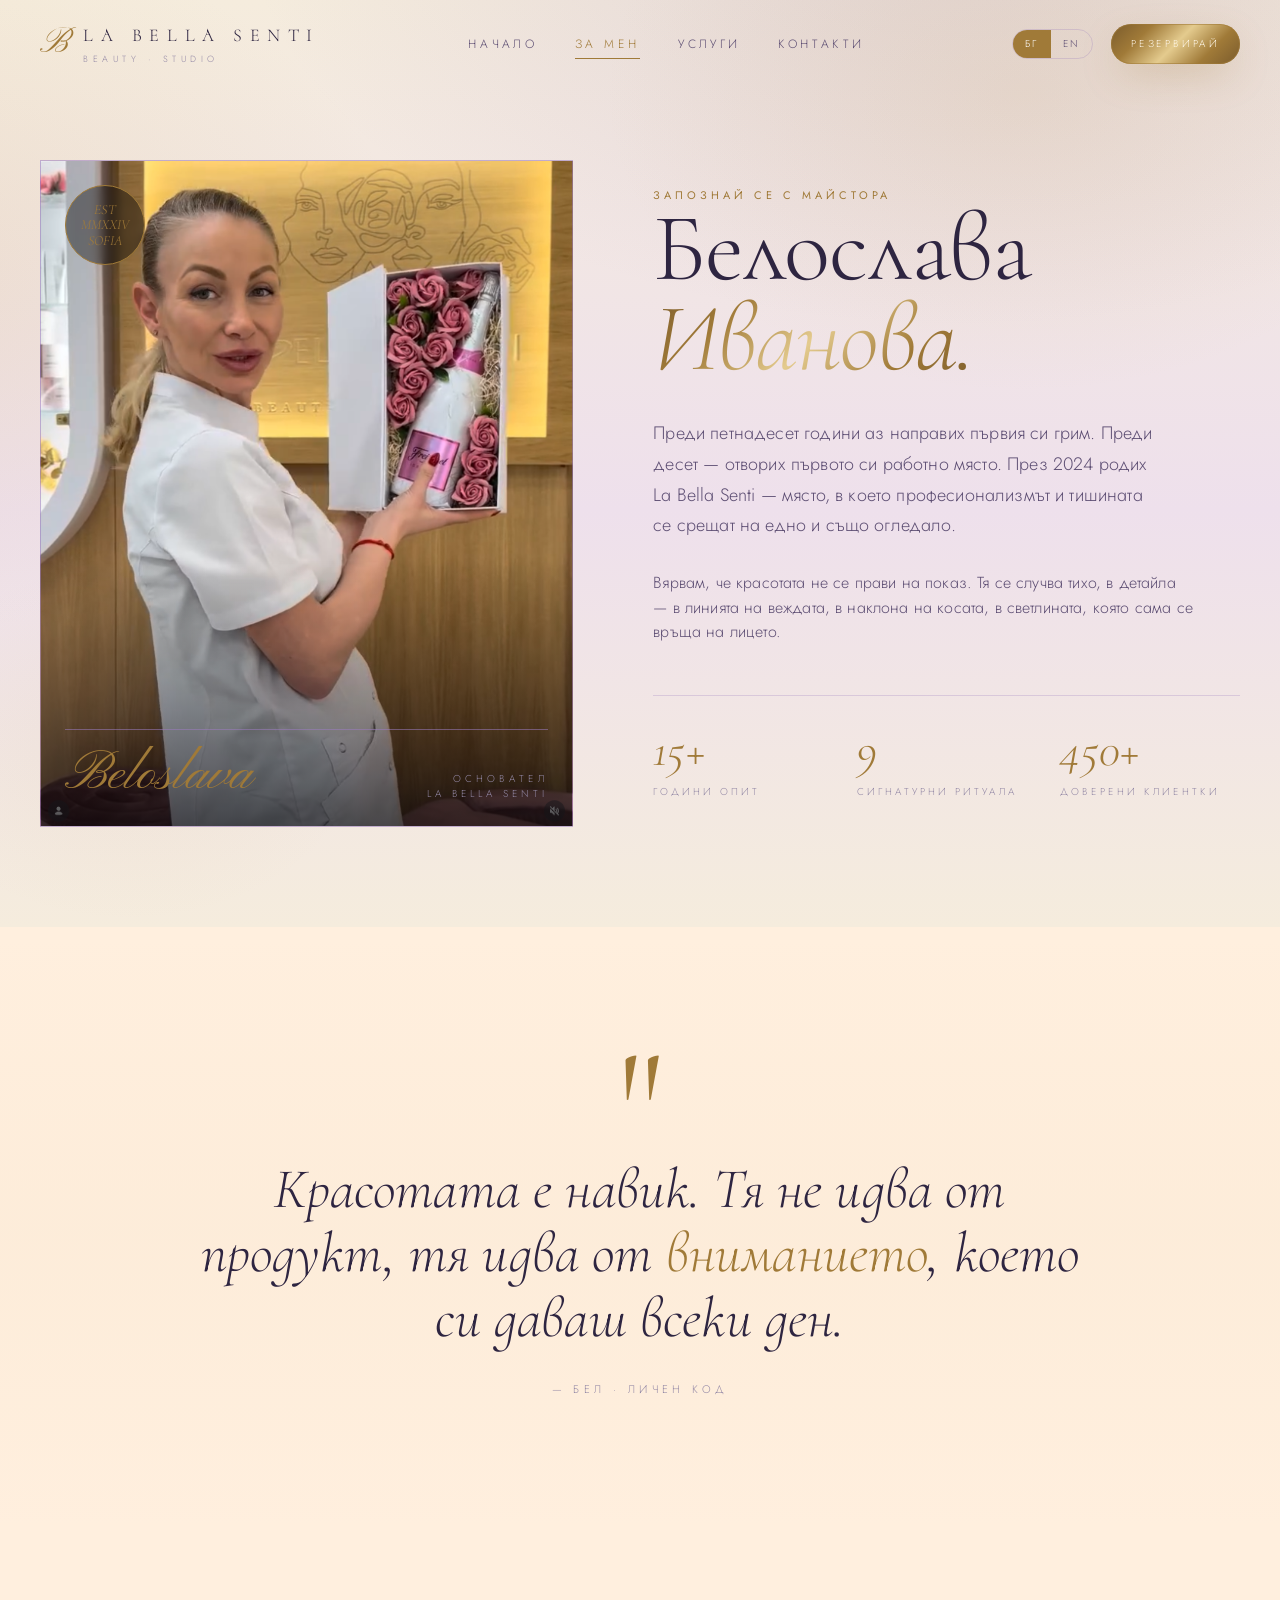
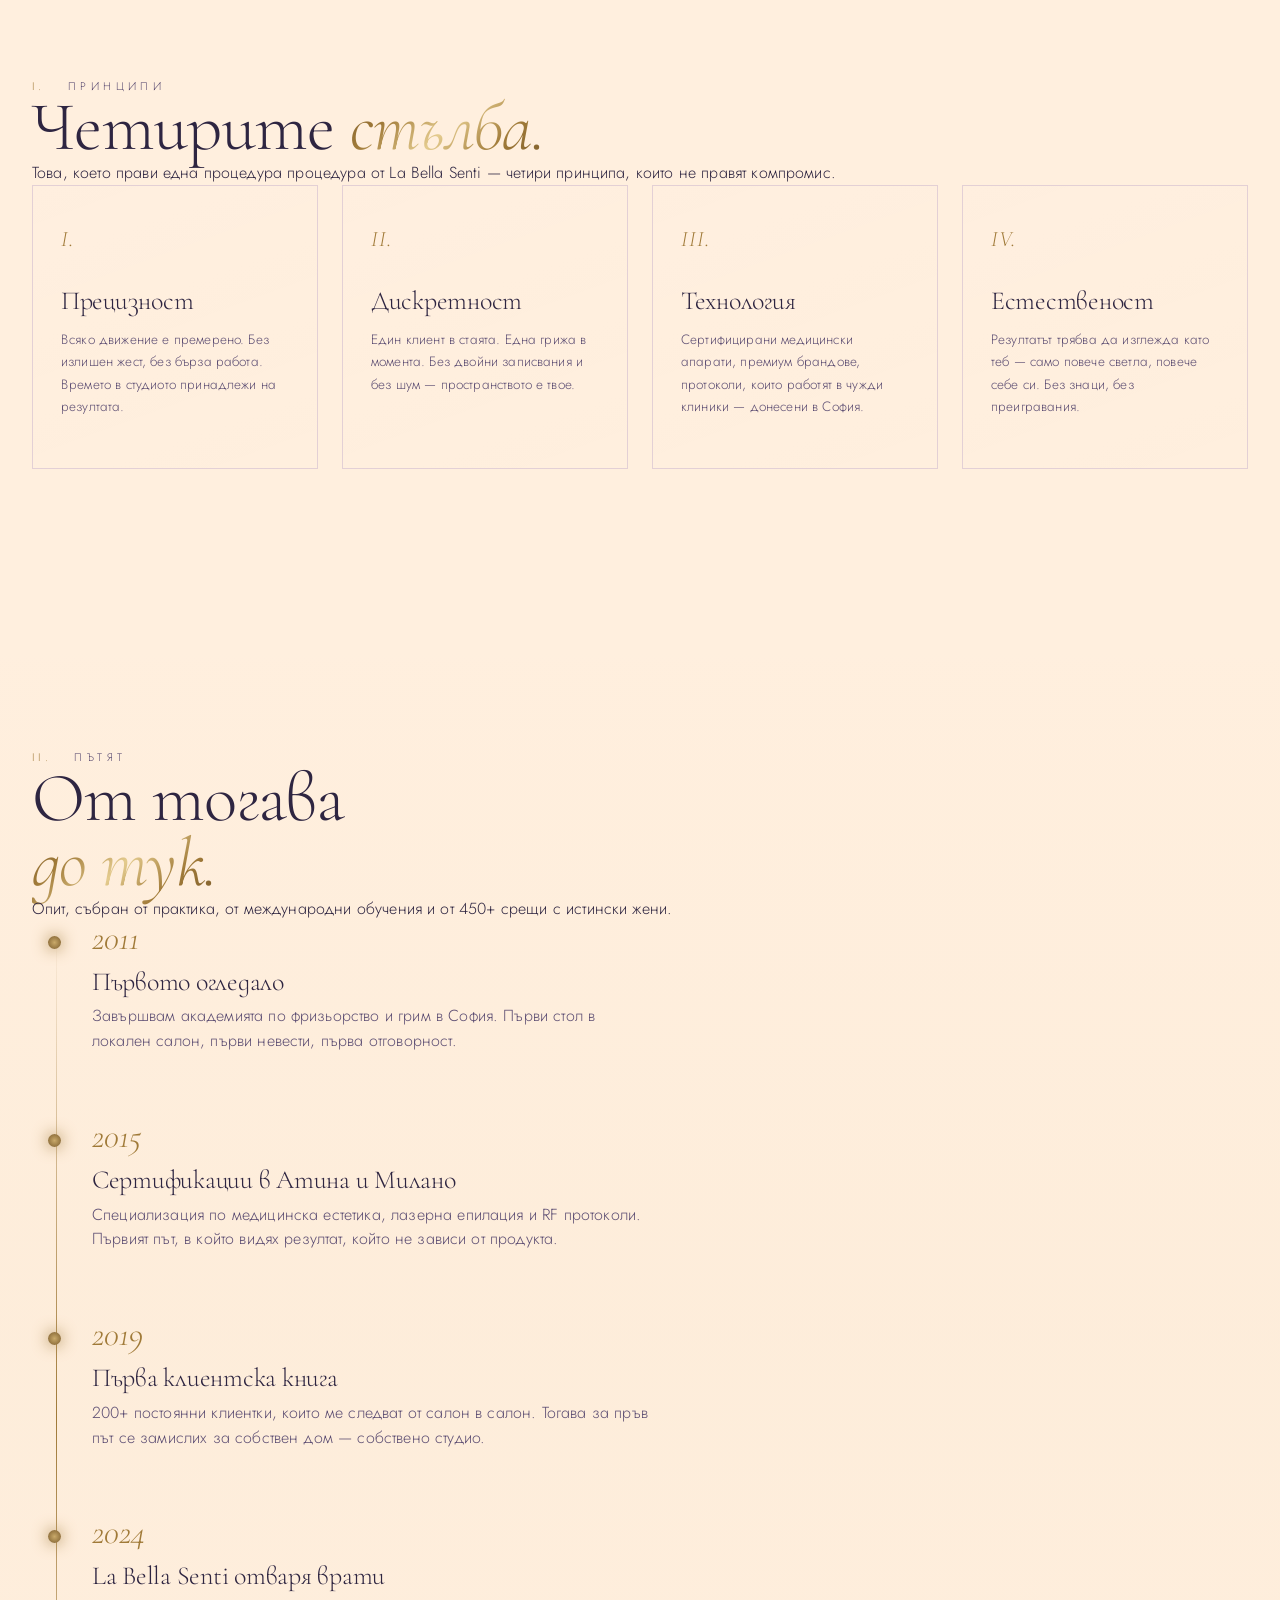
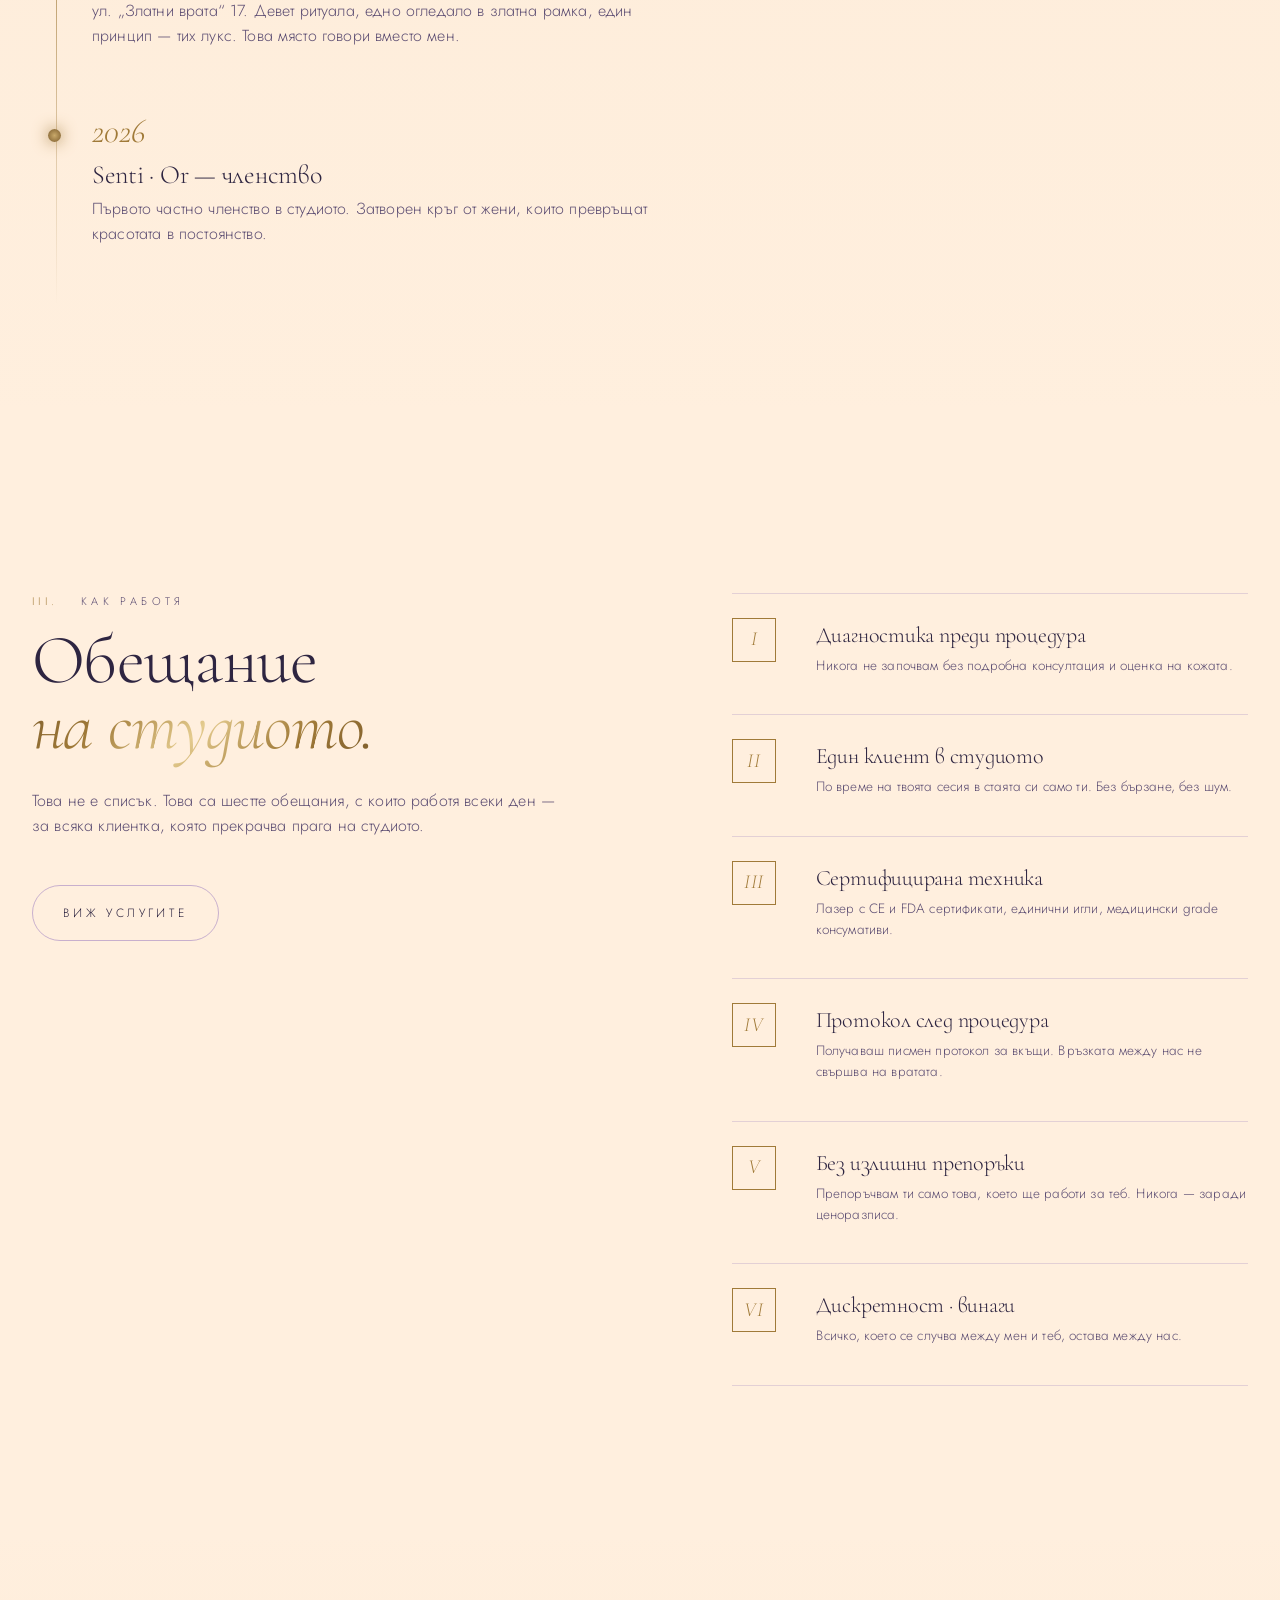
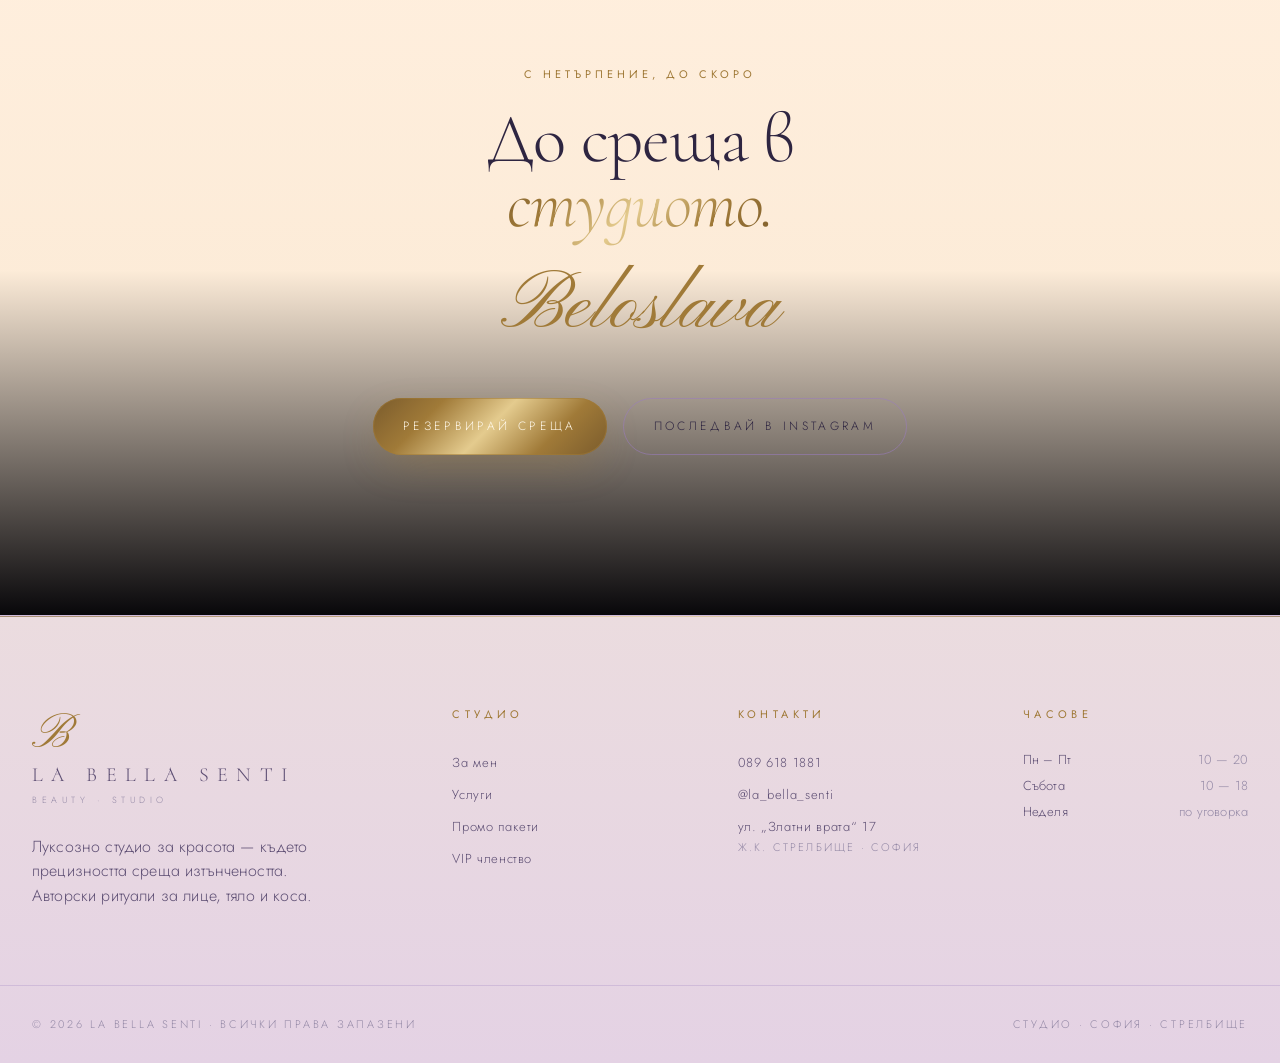
==== commit caab38be: "Fix demo company business owner name -> use real name." ====
--- a/about-print.html
+++ b/about-print.html
@@ -240,7 +240,7 @@
       <div class="ab-port">
         <div class="seal">EST<br/>MMXXIV<br/>SOFIA</div>
         <div class="sigblock">
-          <span class="sig">Andjelina</span>
+          <span class="sig">Beloslava</span>
           <span class="role" data-i18n-bg="Основател<br/>La Bella Senti" data-i18n-en="Founder<br/>La Bella Senti">Основател<br/>La Bella Senti</span>
         </div>
       </div>
@@ -248,8 +248,8 @@
     <div class="ab-copy">
       <div class="eyebrow reveal" data-i18n-bg="Запознай се с майстора" data-i18n-en="Meet the maker">Запознай се с майстора</div>
       <h1 class="reveal" style="--d:120ms;">
-        <span data-i18n-bg="Анджелина" data-i18n-en="Andjelina">Анджелина</span><br/>
-        <span class="italic gold" data-i18n-bg="Милчева." data-i18n-en="Milcheva.">Милчева.</span>
+        <span data-i18n-bg="Белослава" data-i18n-en="Beloslava">Белослава</span><br/>
+        <span class="italic gold" data-i18n-bg="Иванова." data-i18n-en="Ivanova.">Иванова.</span>
       </h1>
       <p class="lead reveal" style="--d:240ms;" data-i18n-bg="Преди петнадесет години аз направих първия си грим. Преди десет — отворих първото си работно място. През 2024 родих La Bella Senti — място, в което професионализмът и тишината се срещат на едно и също огледало." data-i18n-en="Fifteen years ago I did my first makeup. Ten years ago I had my first chair. In 2024 I founded La Bella Senti — a place where professionalism and quiet meet at the same mirror.">
         Преди петнадесет години аз направих първия си грим. Преди десет — отворих първото си работно място. През 2024 родих La Bella Senti — място, в което професионализмът и тишината се срещат на едно и също огледало.
@@ -274,7 +274,7 @@
     <q>
       <span data-i18n-bg="Красотата е навик. Тя не идва от продукт, тя идва от " data-i18n-en="Beauty is a habit. It doesn't come from a product, it comes from ">Красотата е навик. Тя не идва от продукт, тя идва от </span><span class="em italic" data-i18n-bg="вниманието" data-i18n-en="attention">вниманието</span><span data-i18n-bg=", което си даваш всеки ден." data-i18n-en=" you give yourself, every single day.">, което си даваш всеки ден.</span>
     </q>
-    <div class="att" data-i18n-bg="— Андж · Личен код" data-i18n-en="— Andj · Personal code">— Андж · Личен код</div>
+    <div class="att" data-i18n-bg="— Бел · Личен код" data-i18n-en="— Bel · Personal code">— Бел · Личен код</div>
   </div>
 </section>
 
@@ -424,7 +424,7 @@
 <section class="closing" data-screen-label="Closing">
   <div class="eyebrow reveal" data-i18n-bg="С нетърпение, до скоро" data-i18n-en="With anticipation, see you soon">С нетърпение, до скоро</div>
   <h2 class="display reveal" style="--d:120ms;margin-top:24px;"><span data-i18n-bg="До среща в" data-i18n-en="See you at">До среща в</span><br/><span class="italic gold" data-i18n-bg="студиото." data-i18n-en="the studio.">студиото.</span></h2>
-  <div class="sig reveal" style="--d:300ms;">Andjelina</div>
+  <div class="sig reveal" style="--d:300ms;">Beloslava</div>
   <div class="reveal" style="--d:420ms;margin-top:50px;display:inline-flex;gap:16px;flex-wrap:wrap;justify-content:center;">
     <a href="contact.html" class="btn gold" data-i18n-bg="Резервирай среща" data-i18n-en="Book a visit">Резервирай среща <span class="arrow">→</span></a>
     <a target="_blank" href="https://www.instagram.com/la_bella_senti_beauty_studio/" class="btn ghost" data-i18n-bg="Последвай в Instagram" data-i18n-en="Follow on Instagram">Последвай в Instagram <span class="arrow">→</span></a>
--- a/assets/theme.css
+++ b/assets/theme.css
@@ -1,7 +1,7 @@
 /* La Bella Senti — Lavender Purple + Champagne theme (light) */
 :root{
   /* Surfaces — soft champagne washed with lavender */
-  --bg:#F5ECDD;          /* primary page — warm champagne */
+  --bg:#ffefde;          /* primary page — warm champagne */
   --bg-2:#EFE2EE;        /* lavender mist surface */
   --bg-3:#E7D7E6;        /* deeper lavender card surface */
   --bg-champagne:#F0E3CD;/* champagne card surface */
@@ -270,7 +270,7 @@
    · index.html — #testimonials ("Words of Trust")
    · about.html — Timeline section (opacity .03 inline; visually interchangeable) */
 .bg-gold-wash {
-  background: linear-gradient(180deg, transparent, rgba(201,169,106,.04), transparent);
+  background: linear-gradient(180deg, transparent, rgb(207 176 63 / 49%), transparent);
 }
 
 /* --- Flat gold text colour (solid, not the gradient clip effect of .gold) ---
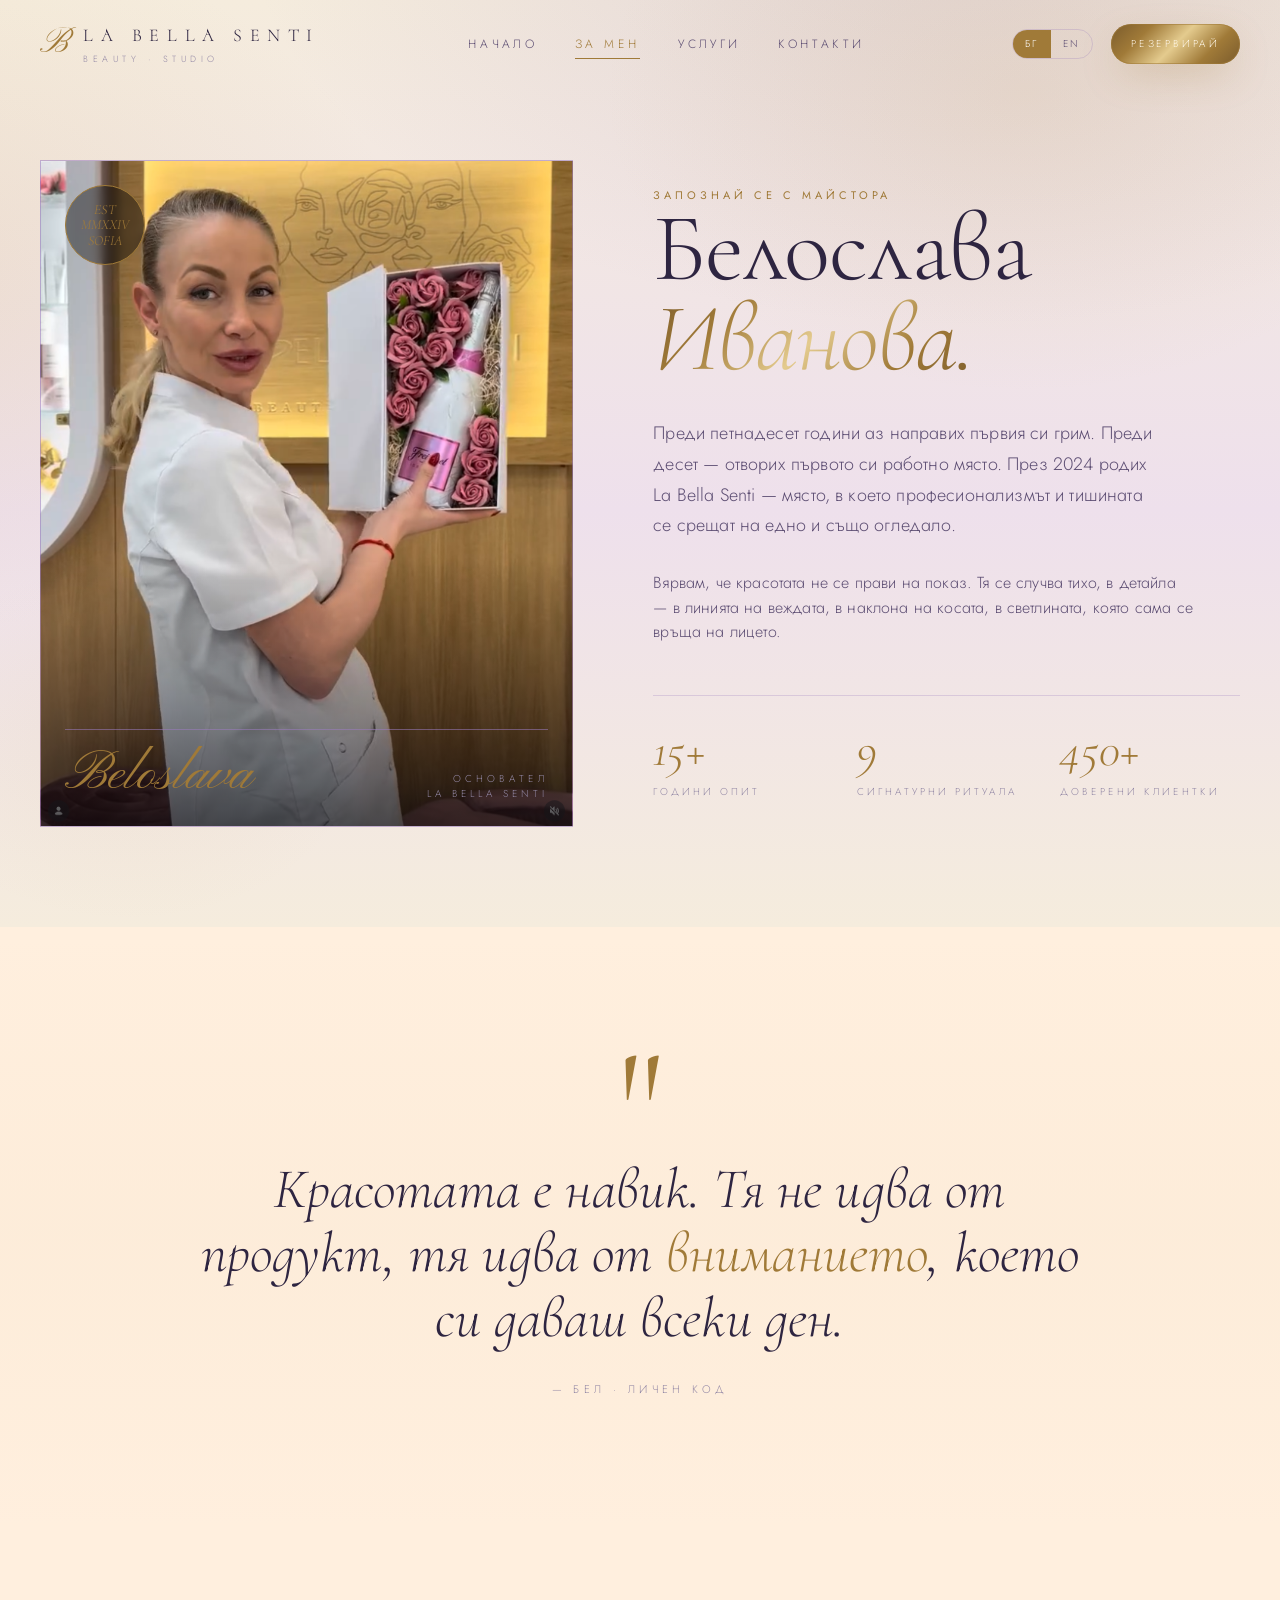
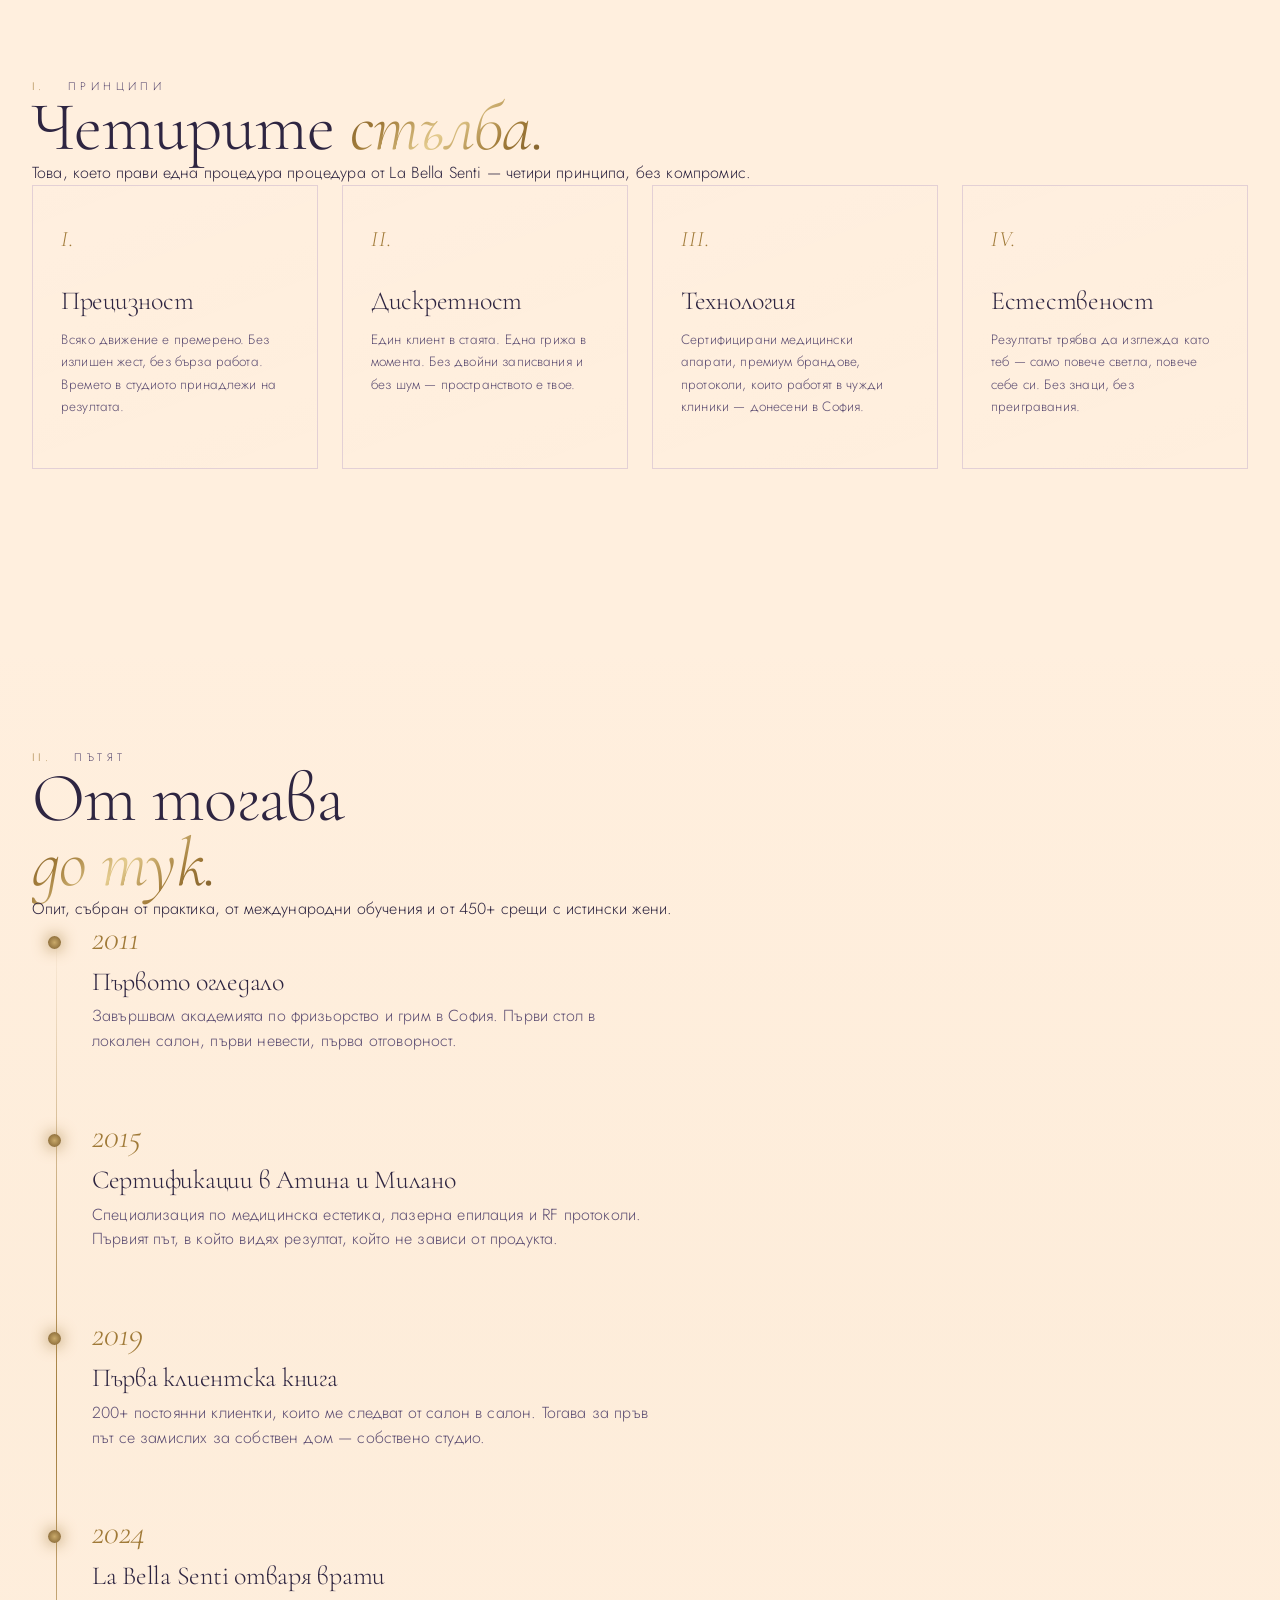
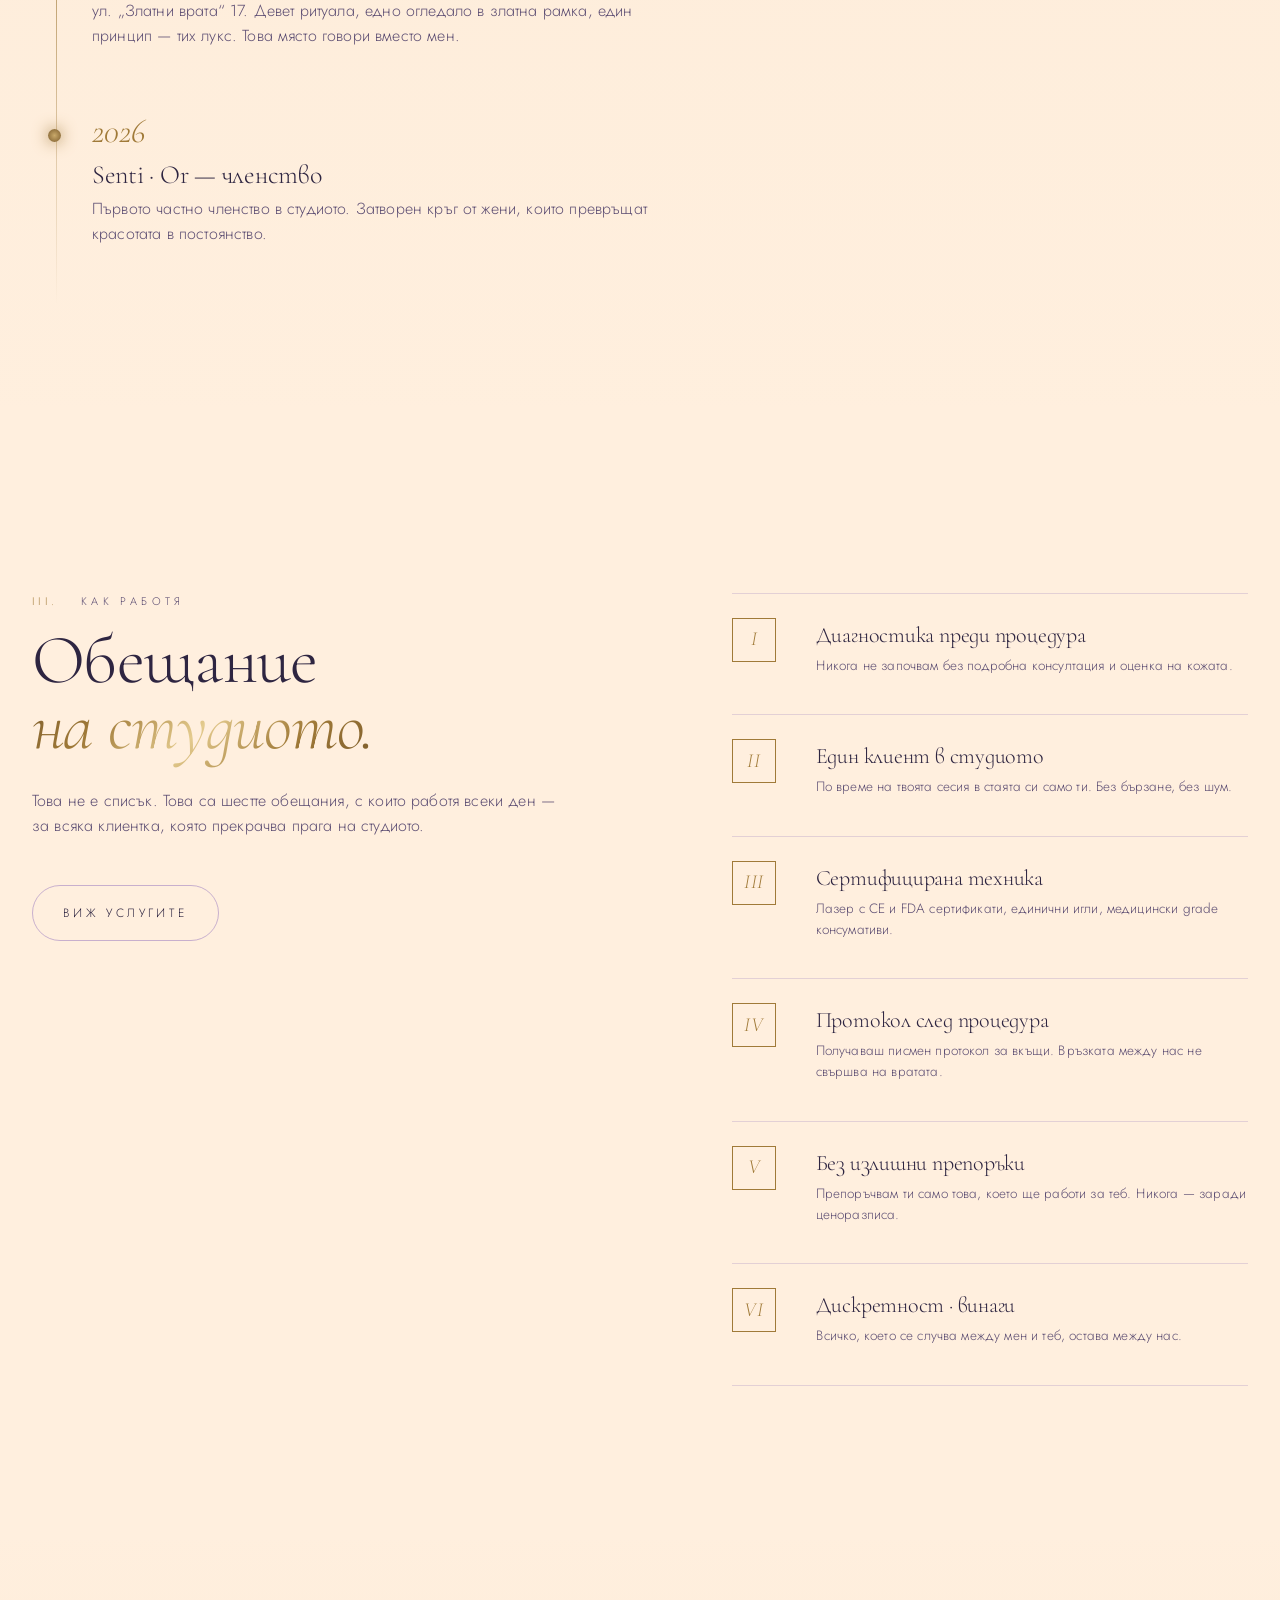
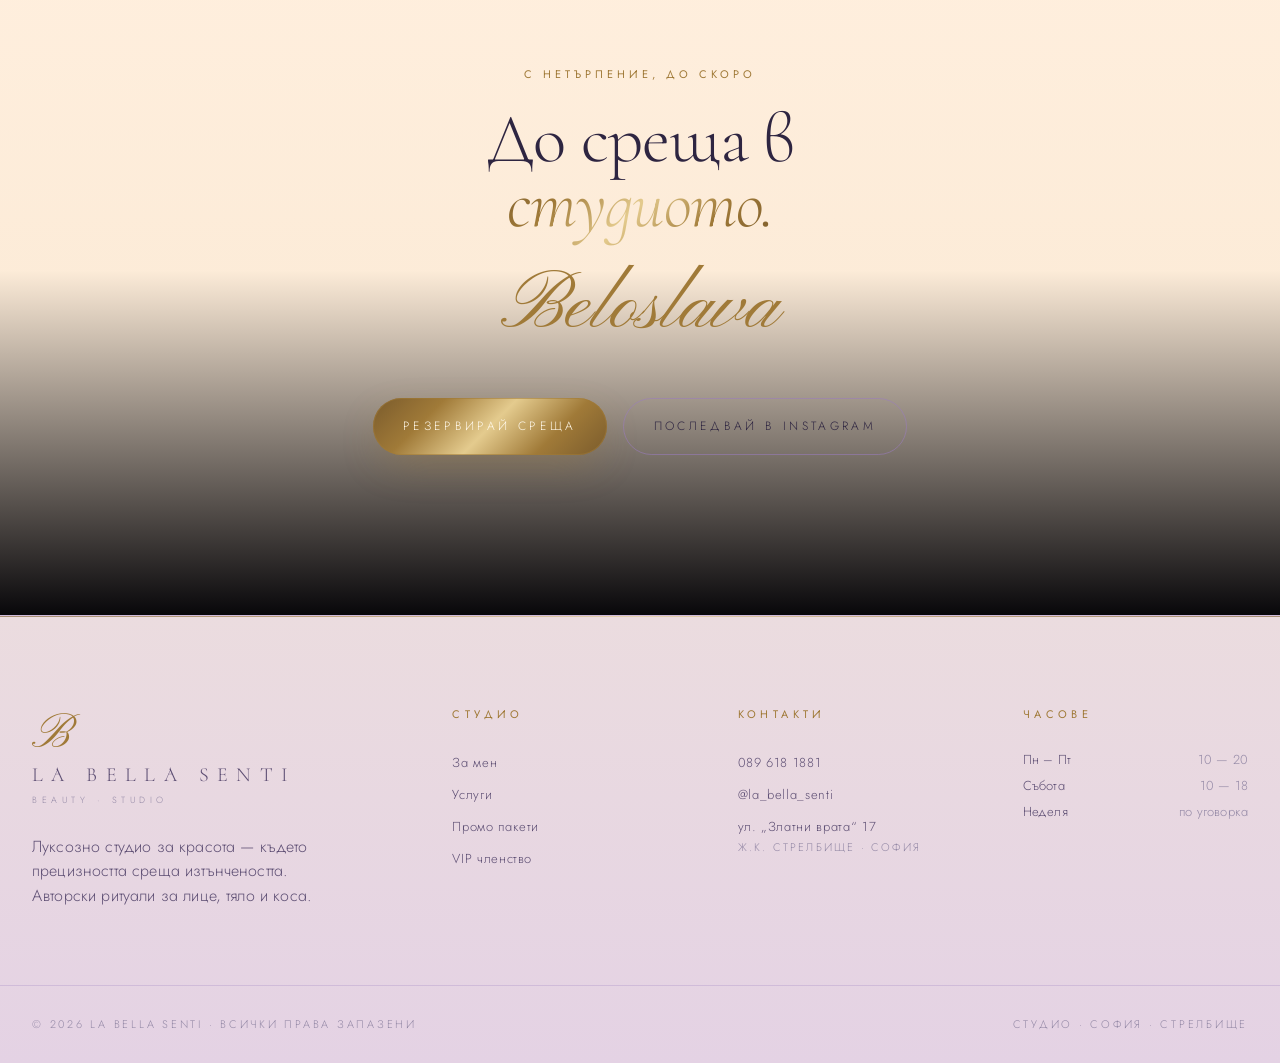
==== commit 4692713b: "Update bg translation." ====
--- a/about-print.html
+++ b/about-print.html
@@ -286,8 +286,8 @@
         <div class="kicker"><span style="color:var(--gold);">I.</span> &nbsp; <span data-i18n-bg="Принципи" data-i18n-en="Principles">Принципи</span></div>
         <h2 class="display"><span data-i18n-bg="Четирите" data-i18n-en="The four">Четирите</span> <span class="italic gold" data-i18n-bg="стълба." data-i18n-en="pillars.">стълба.</span></h2>
       </div>
-      <div class="right" data-i18n-bg="Това, което прави една процедура процедура от La Bella Senti — четири принципа, които не правят компромис." data-i18n-en="What makes a procedure a La Bella Senti procedure — four principles that don't compromise.">
-        Това, което прави една процедура процедура от La Bella Senti — четири принципа, които не правят компромис.
+      <div class="right" data-i18n-bg="Това, което прави една процедура процедура от La Bella Senti — четири принципа, без компромис." data-i18n-en="What makes a procedure a La Bella Senti procedure — four principles that don't compromise.">
+        Това, което прави една процедура процедура от La Bella Senti — четири принципа, без компромис.
       </div>
     </div>
 
